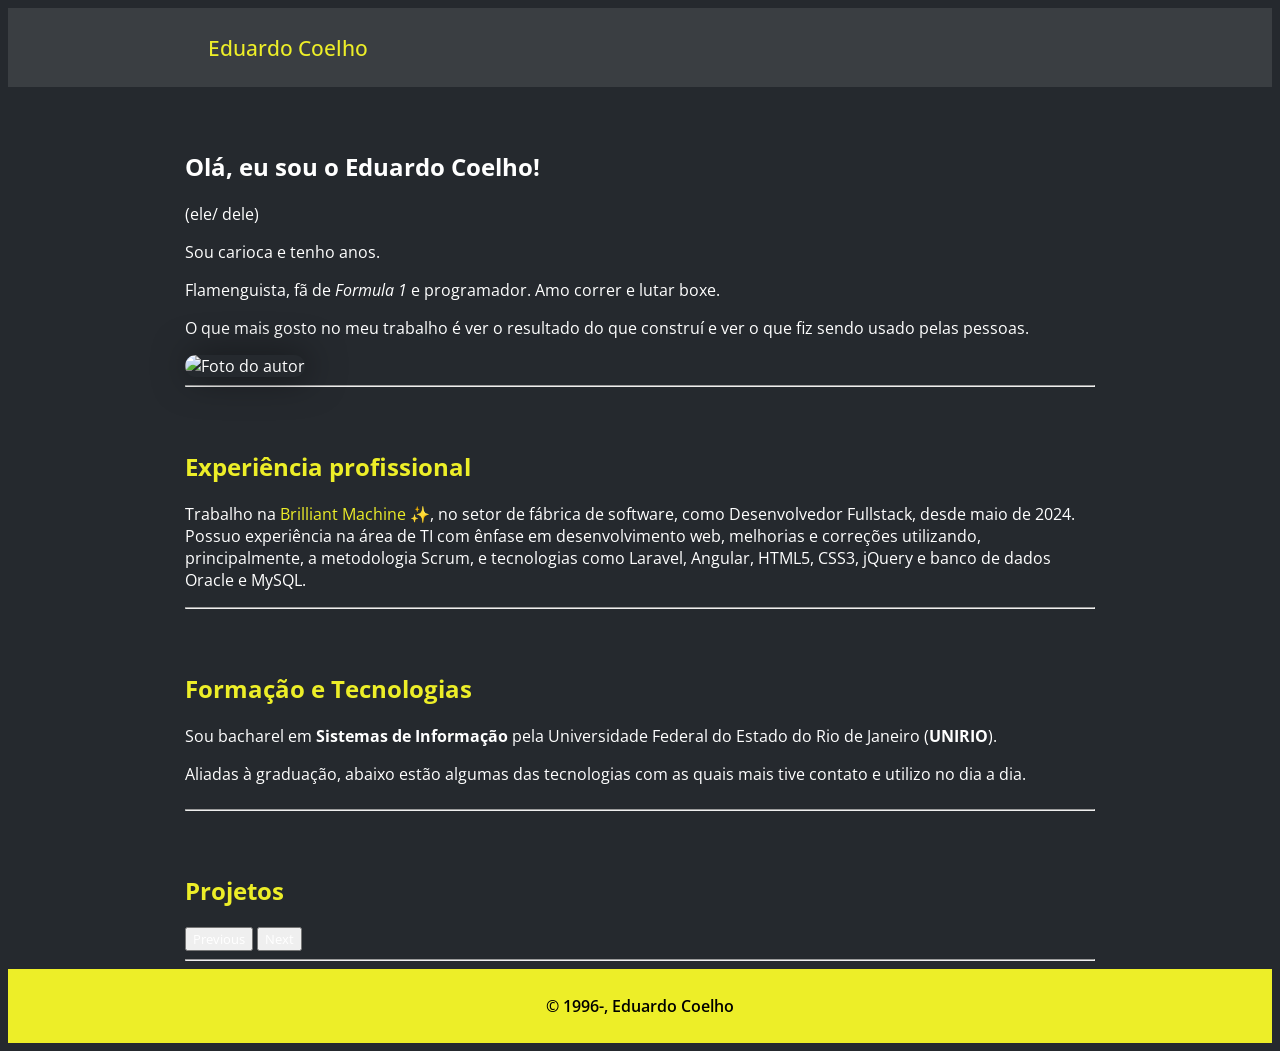
==== index.html @ 60ffbb1c "Update index.html" ====
<!DOCTYPE html>
<html lang="en">
<head>
    <meta charset="UTF-8">
    <meta http-equiv="X-UA-Compatible" content="IE=edge">
    <meta name="viewport" content="width=device-width, initial-scale=1.0">
    <meta name="description" content="Site pessoal de Eduardo Coelho">
    <meta name="keywords" content="Eduardo,Coelho">
    <script src="https://kit.fontawesome.com/c0209b2941.js" crossorigin="anonymous"></script>
    <link href="https://fonts.googleapis.com/css2?family=Open+Sans:wght@300;400;700&display=swap" rel="stylesheet">
    <!-- Caminho local do CSS do Bootstrap -->
    <link href="bootstrap-5.3.2-dist/css/bootstrap.min.css" rel="stylesheet">
    <!-- Caminho local do JavaScript do Bootstrap -->
    <script src="bootstrap-5.3.2-dist/js/bootstrap.bundle.min.js"></script>
    <link href="estilo/estilo.css" rel="stylesheet">
    <link rel="icon" href="https://firebasestorage.googleapis.com/v0/b/eduardocoelho-784e5.appspot.com/o/favicon.ico?alt=media&token=3a279a82-38d2-40da-97f3-0f145c40f2a3" type="image/gif" sizes="18x14">
    <title>Eduardo Coelho</title>
</head>
<body>
    <section>
        <nav class="navbar navbar-expand-lg barra-navegacao">
            <div style="background-color: transparent !important;">
                <span>Eduardo Coelho</span>
                <!-- <button class="navbar-toggler" type="button" data-bs-toggle="collapse" data-bs-target="#navbarSupportedContent" aria-controls="navbarSupportedContent" aria-expanded="false" aria-label="Toggle navigation">
                <span class="navbar-toggler-icon"></span>
                </button>
                <div class="collapse navbar-collapse" id="navbarSupportedContent">
                <ul class="navbar-nav me-auto mb-2 mb-lg-0">
                    <li class="nav-item">
                    <a class="nav-link active" aria-current="page" href="#">Home</a>
                    </li>
                    <li class="nav-item">
                    <a class="nav-link" href="#">Link</a>
                    </li>
                    <li class="nav-item dropdown">
                    <a class="nav-link dropdown-toggle" href="#" role="button" data-bs-toggle="dropdown" aria-expanded="false">
                        Dropdown
                    </a>
                    <ul class="dropdown-menu">
                        <li><a class="dropdown-item" href="#">Action</a></li>
                        <li><a class="dropdown-item" href="#">Another action</a></li>
                        <li><hr class="dropdown-divider"></li>
                        <li><a class="dropdown-item" href="#">Something else here</a></li>
                    </ul>
                    </li>
                    <li class="nav-item">
                    <a class="nav-link disabled" aria-disabled="true">Disabled</a>
                    </li>
                </ul> -->
                </div>
            </div>
            </nav>
    </section>
    <section class="apresentacao">
        <div class="row">
            <div class="col-md-8 dados-apresentacao">
                <h1>Olá, eu sou o Eduardo Coelho!</h1>
                <p>(ele/ dele)</p>
        
                <p>Sou carioca e tenho <span id="idade"></span> anos.</p>
                <p>Flamenguista, fã de <span style="font-style: italic;">Formula 1</span> e programador. Amo correr e lutar boxe.</p>
                <p>O que mais gosto no meu trabalho é ver o resultado do que construí e ver o que fiz sendo usado pelas pessoas.</p>
        
                <div class="social">
                    <div class="fundo-icone">
                        <a href="https://github.com/theyCallMeDudu" target="blank">
                            <i class="fab fa-github"></i>
                        </a>
                    </div>
                    <div class="fundo-icone">
                        <a href="https://www.linkedin.com/in/eduardo-coelho-/" target="blank">
                            <i class="fab fa-linkedin"></i>
                        </a>
                    </div>
                    <div class="fundo-icone">
                        <a href="mailto:eduardo.coelho@edu.unirio.br" target="blank">
                            <i class="fas fa-envelope"></i>
                        </a>
                    </div>
                </div>
            </div>
            <div class="col-md-4 img-apresentacao">
                <img 
                    class="right" 
                    src="https://firebasestorage.googleapis.com/v0/b/eduardocoelho-784e5.appspot.com/o/1690810466737.jpg?alt=media&token=f887f350-576c-4b78-8485-7821b48e5b75" 
                    alt="Foto do autor">
            </div>
        </div>
        <hr style="color: #edee28;">
    </section>
    <section class="experiencia">
        <div class="row">
            <div class="col-md-12">
                <h2>Experiência profissional</h2>
                <p>
                    Trabalho na <a href="https://www.brilliantmachine.com.br/en/home-en/" target="_blank" style="text-decoration: none; color: #edee28;">Brilliant Machine ✨</a>, no setor de fábrica de software, como Desenvolvedor Fullstack, desde maio de 2024.
                    Possuo experiência na área de TI com ênfase em desenvolvimento web, melhorias e correções utilizando, principalmente, a metodologia Scrum, e tecnologias como Laravel, Angular, HTML5, CSS3, jQuery e banco de dados Oracle e MySQL.
                </p>

            </div>
        </div>
        <hr style="color: #edee28;">
    </section>
    <section class="formacao">
        <div class="row">
            <h2>Formação e Tecnologias</h2>
            <p>
                Sou bacharel em <span style="color: #edee28"><strong>Sistemas de Informação</strong></span> pela Universidade Federal 
                do Estado do Rio de Janeiro (<span style="color: #edee28"><strong>UNIRIO</strong></span>).
            </p>
            <p>
                Aliadas à graduação, abaixo estão algumas das tecnologias com as quais mais tive contato e utilizo no dia a dia. 
            </p>
            <div class="row" id="lista-tecnologias">

            </div>
        </div>
        <hr style="color: #edee28;">
    </section>
    <section class="projetos">
        <div class="row">
            <h2>Projetos</h2>
            <div id="myCarousel" class="carousel slide" data-bs-ride="carousel">
                <div class="carousel-inner" id="carousel-inner">
                <!-- As divs do carrossel serão adicionadas dinamicamente aqui -->
                </div>
                <button class="carousel-control-prev" type="button" data-bs-target="#myCarousel" data-bs-slide="prev">
                    <span class="carousel-control-prev-icon" aria-hidden="true"></span>
                    <span class="visually-hidden">Previous</span>
                </button>
                <button class="carousel-control-next" type="button" data-bs-target="#myCarousel" data-bs-slide="next">
                    <span class="carousel-control-next-icon" aria-hidden="true"></span>
                    <span class="visually-hidden">Next</span>
                </button>
            </div>                    
        </div>
        <hr style="color: #edee28;">
    </section>
    <section>
        <footer class="footer">
            <p>© 1996-<span id="copyrights"></span>, Eduardo Coelho</p>
            <div class="social">
                <div class="col-md-1 fundo-icone">
                    <a href="https://github.com/theyCallMeDudu" target="blank">
                        <i class="fab fa-github"></i>
                    </a>
                </div>
                <div class="col-md-1 fundo-icone">
                    <a href="https://www.linkedin.com/in/eduardo-coelho-/" target="blank">
                        <i class="fab fa-linkedin"></i>
                    </a>
                </div>
                <div class="col-md-1 fundo-icone">
                    <a href="mailto:eduardo.coelho@edu.unirio.br" target="blank">
                        <i class="fas fa-envelope"></i>
                    </a>
                </div>
            </div>
        </footer>
    </section>
    <script src="js/jquery.js"></script>
    <script src="js/funcoes.js"></script>
</body>
</html>
---- estilo/estilo.css ----
*{
    box-sizing: border-box;
    font-family: "Open Sans";
    color: #FFF;
}

/** Boot CSS**/
img {
    width: 100%;
    max-width: 300px;
    border-radius: 20px;
    box-shadow: 4px 0px 36px 0px rgba(0,0,0,0.5);
}

body {
    background-color: #25292e;
    /* margin: 0 20% 0 20%; */
}

h2 {
    color: #edee28;
}


.barra-navegacao {
    background-color: rgba(240, 240, 240, 0.1);
    margin: 0 !important;
    width: 100% !important;
    padding: 25px 200px 25px 200px;
    /* margin: 0 20% 0 20%; */
}

.barra-navegacao span {
    color: #edee28;
    font-size: 16pt;
    font-weight: 500;
    background-color: transparent;
}

.apresentacao {
    margin: 5% 14% 0 14%;
}

.dados-apresentacao {
    /* padding: 25px 200px 25px 200px; */
    /* margin: 0 20% 0 20%; */
}

.social {
    display: flex;
}

i {
    color: #000;
    font-size: 13pt;
}

.fundo-icone {
    background-color: #edee28;
    border-radius: 10px;
    display: flex;
    justify-content: center;
    margin-right: 10px;
    width: 10%;
}

.img-apresentacao {
    /* padding: 25px 200px 25px 100px; */
}

.experiencia {
    margin: 5% 14% 0 14%;
}

.formacao {
    margin: 5% 14% 0 14%;
}

.bloco-tecnologia {
    background-color: rgba(240, 240, 240, 0.1);
}

.bloco-tecnologia img {
    border-radius: 0;
    height: 30px;
    width: 40px;
    box-shadow: none;
}

#lista-tecnologias {
    display: flex;
    justify-content: space-between;
    margin: auto;
}

#lista-tecnologias div {
    display: flex;
    justify-content: center;
    padding: 10px;
    border-radius: 10px;
}
.projetos {
    margin: 5% 14% 0 14%;
}

.logo-projeto {
    display: flex;
    justify-content: center;
}

.descricao-projeto {
    font-size: 10pt;
}

.bloco-projeto img {
    border-radius: 0;
    height: 100px;
    width: 120px;
    box-shadow: none;
}

.footer {
    width: 100%;
    display: flex;
    flex-direction: column;
    align-items: center;
    padding: 10px;
    background-color: #edee28 !important;
}

.footer p {
    color: #000;
    font-weight: 600;
}

#copyrights {
    color: #000;
}

.footer .social {
    display: flex;
    justify-content: space-between;
}

@media screen and (max-width: 768px) {
    .barra-navegacao {
        padding: 5px 10px 5px 10px;
    }

    .barra-navegacao span {
        font-size: 10pt;
    }

    .apresentacao {
        margin: 10px 0 0 0;
        padding: 5px 10px 5px 10px;
    }

    .dados-apresentacao h1 {
        font-size: 18pt;
    }

    .social {
        justify-content: space-between;
    }

    .social .fundo-icone {
        padding: 5px;
        margin: 0;
        width: 20%;
    }

    .img-apresentacao {
        margin-top: 20px;
        display: flex;
        justify-content: center;
    }

    .img-apresentacao img {
        max-width: 350px;
    }

    .experiencia {
        margin: 4%;
    }

    .formacao {
        margin: 4%;
    }

    #lista-tecnologias div {
        width: 23%;
        margin-bottom: 10px;
    }

    .projetos {
        margin: 4%;
    }


}
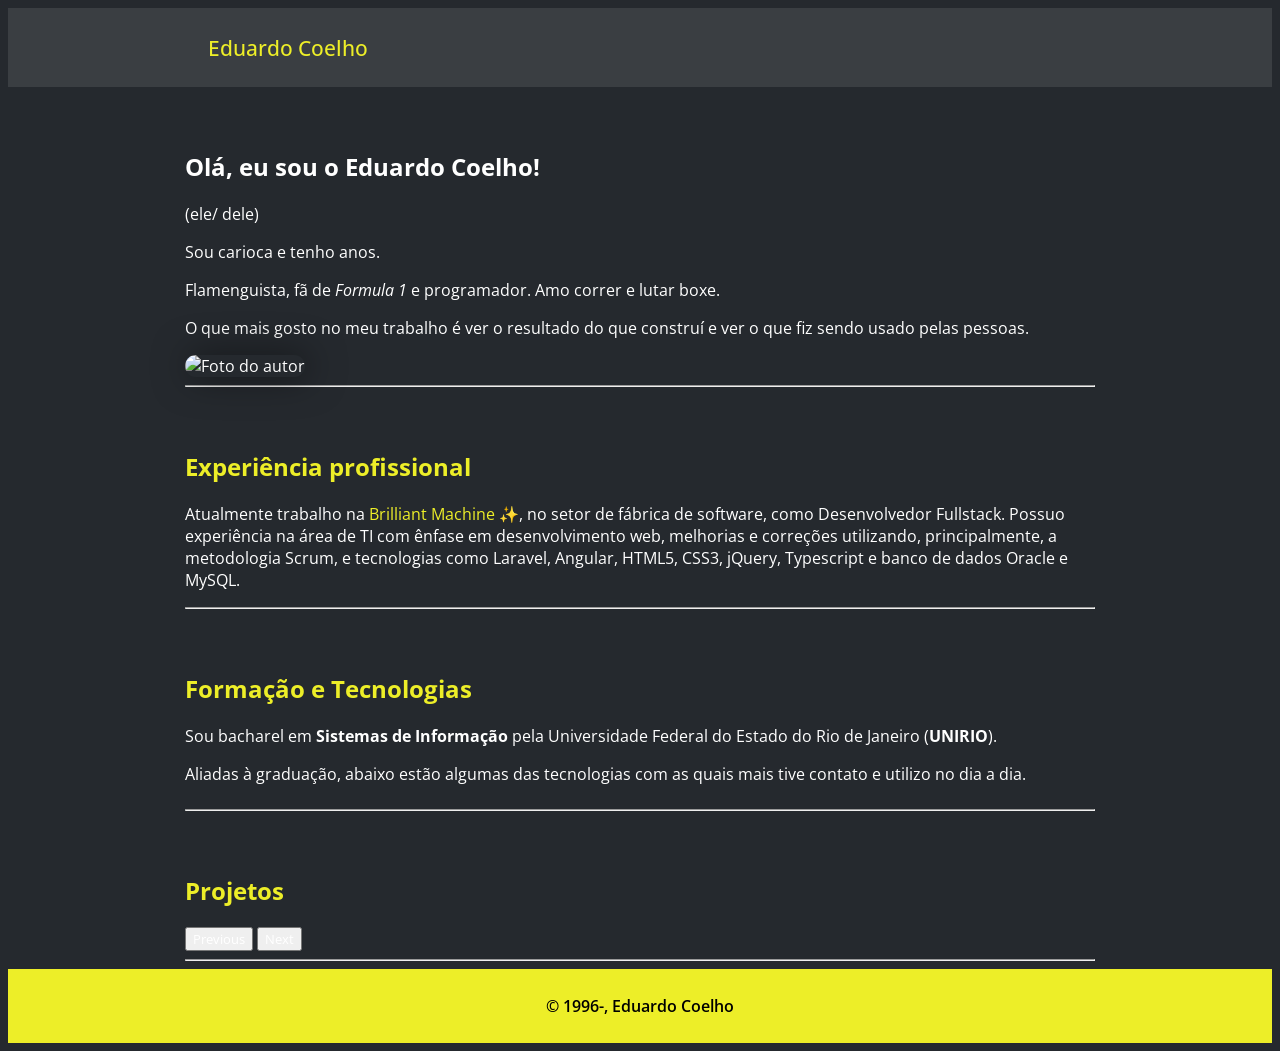
==== commit d4ed183e: "Update index.html" ====
--- a/index.html
+++ b/index.html
@@ -93,8 +93,8 @@
             <div class="col-md-12">
                 <h2>Experiência profissional</h2>
                 <p>
-                    Trabalho na <a href="https://www.brilliantmachine.com.br/en/home-en/" target="_blank" style="text-decoration: none; color: #edee28;">Brilliant Machine ✨</a>, no setor de fábrica de software, como Desenvolvedor Fullstack, desde maio de 2024.
-                    Possuo experiência na área de TI com ênfase em desenvolvimento web, melhorias e correções utilizando, principalmente, a metodologia Scrum, e tecnologias como Laravel, Angular, HTML5, CSS3, jQuery e banco de dados Oracle e MySQL.
+                    Atualmente trabalho na <a href="https://www.brilliantmachine.com.br/en/home-en/" target="_blank" style="text-decoration: none; color: #edee28;">Brilliant Machine ✨</a>, no setor de fábrica de software, como Desenvolvedor Fullstack.
+                    Possuo experiência na área de TI com ênfase em desenvolvimento web, melhorias e correções utilizando, principalmente, a metodologia Scrum, e tecnologias como Laravel, Angular, HTML5, CSS3, jQuery, Typescript e banco de dados Oracle e MySQL.
                 </p>
 
             </div>
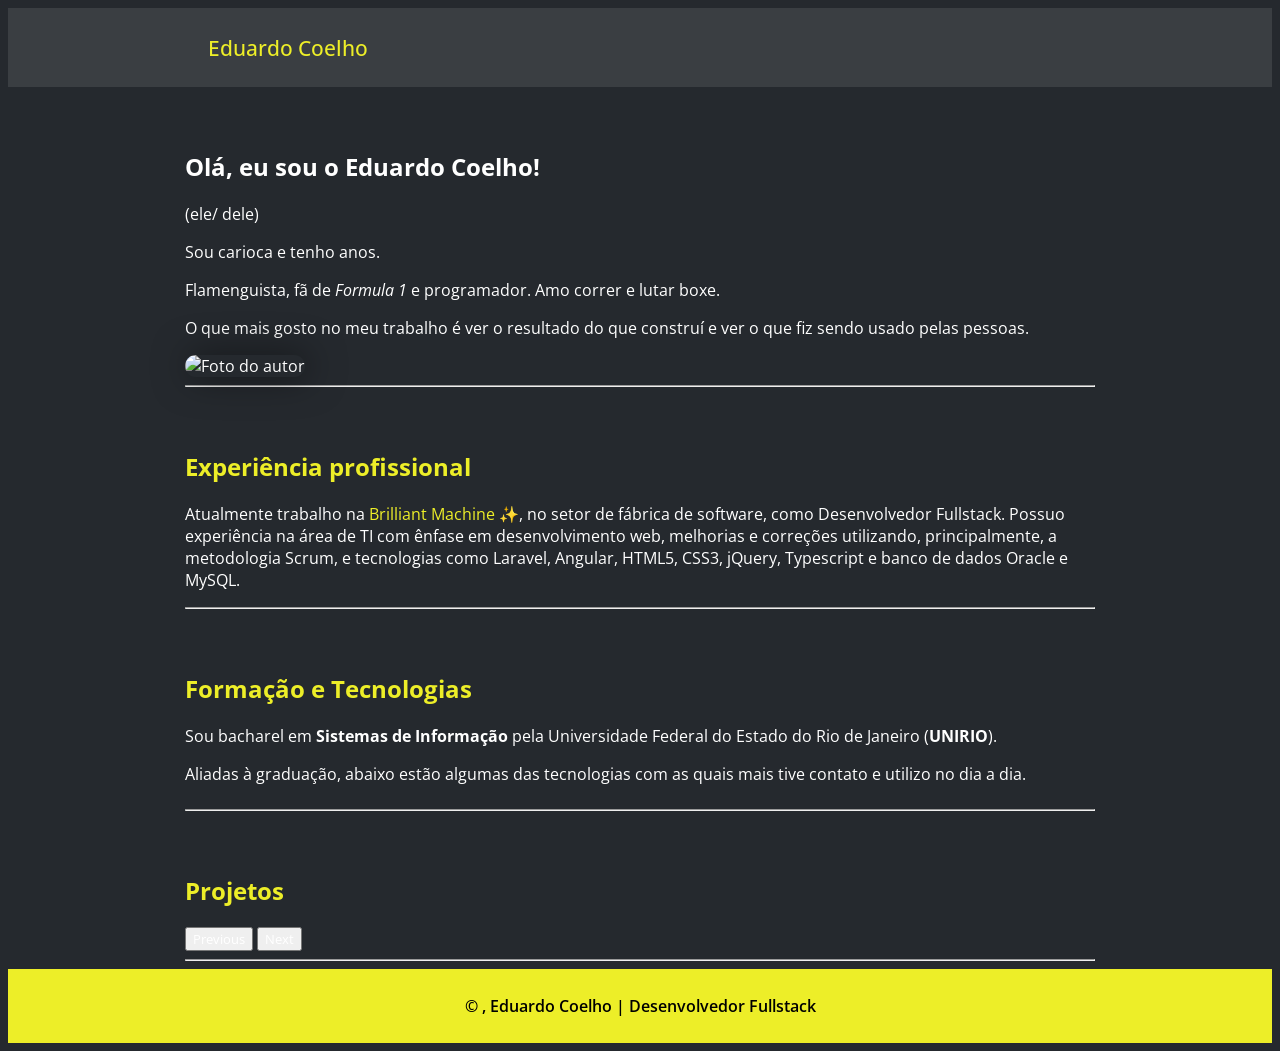
==== commit 9f8f0ab1: "Adjusted copyright." ====
--- a/index.html
+++ b/index.html
@@ -138,7 +138,7 @@
     </section>
     <section>
         <footer class="footer">
-            <p>© 1996-<span id="copyrights"></span>, Eduardo Coelho</p>
+            <p>© <span id="copyrights"></span>, Eduardo Coelho | Desenvolvedor Fullstack</p>
             <div class="social">
                 <div class="col-md-1 fundo-icone">
                     <a href="https://github.com/theyCallMeDudu" target="blank">
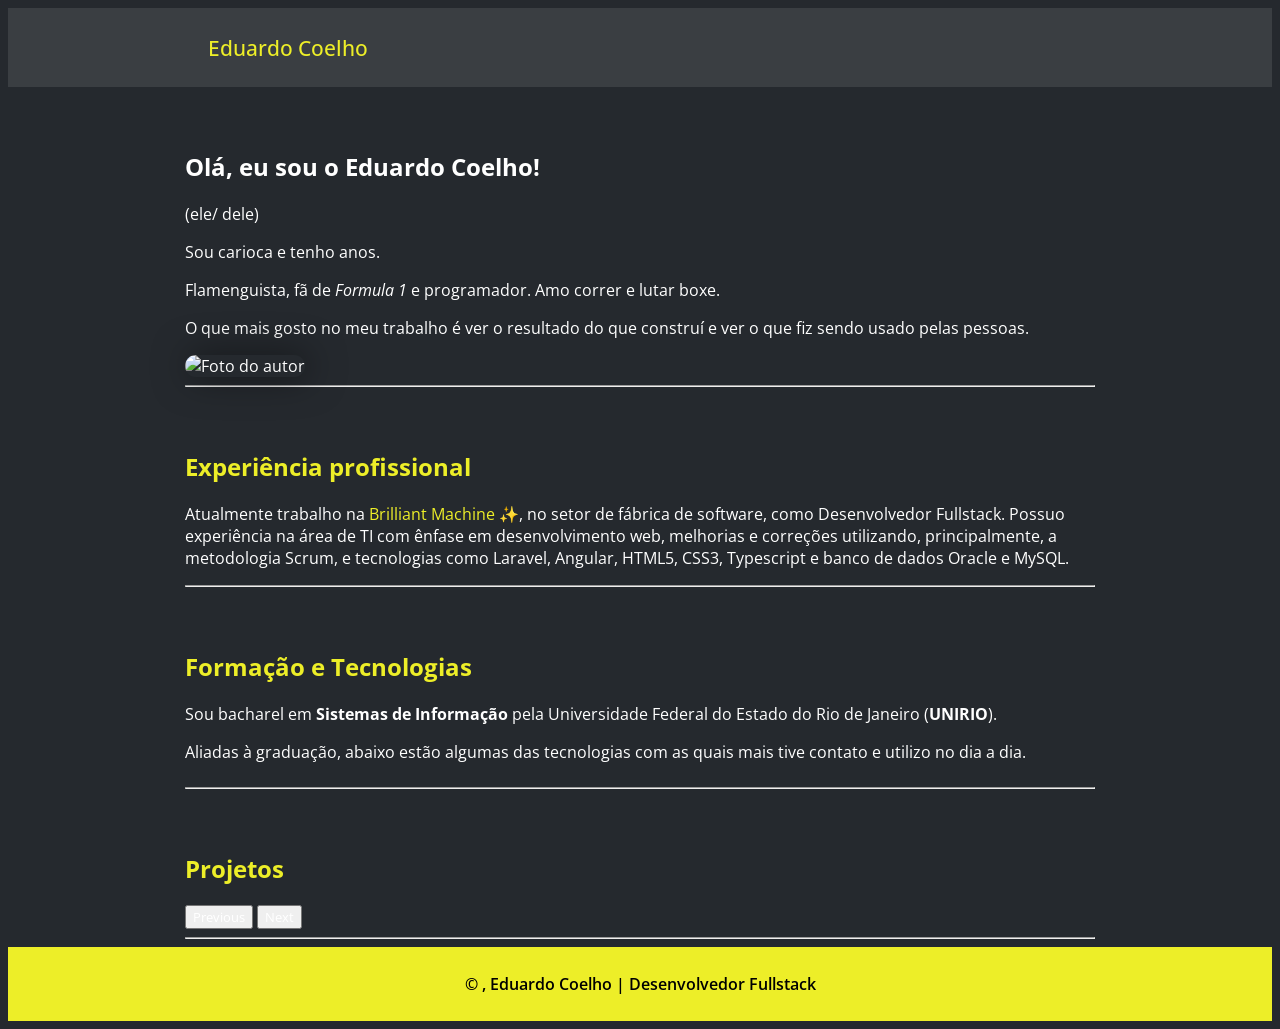
==== commit 0590bd43: "Update index.html" ====
--- a/index.html
+++ b/index.html
@@ -94,7 +94,7 @@
                 <h2>Experiência profissional</h2>
                 <p>
                     Atualmente trabalho na <a href="https://www.brilliantmachine.com.br/en/home-en/" target="_blank" style="text-decoration: none; color: #edee28;">Brilliant Machine ✨</a>, no setor de fábrica de software, como Desenvolvedor Fullstack.
-                    Possuo experiência na área de TI com ênfase em desenvolvimento web, melhorias e correções utilizando, principalmente, a metodologia Scrum, e tecnologias como Laravel, Angular, HTML5, CSS3, jQuery, Typescript e banco de dados Oracle e MySQL.
+                    Possuo experiência na área de TI com ênfase em desenvolvimento web, melhorias e correções utilizando, principalmente, a metodologia Scrum, e tecnologias como Laravel, Angular, HTML5, CSS3, Typescript e banco de dados Oracle e MySQL.
                 </p>
 
             </div>
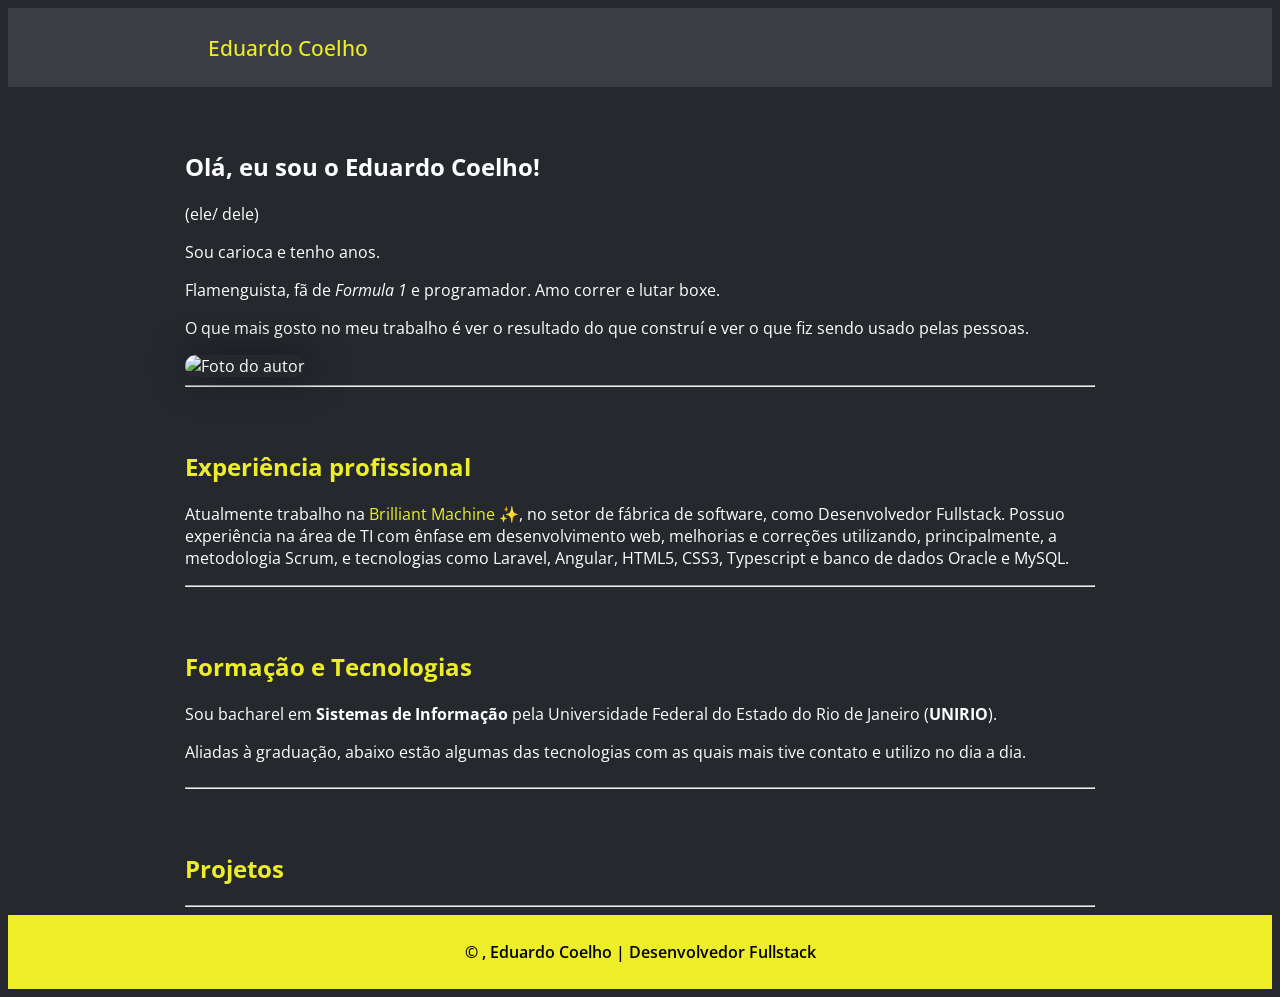
==== commit 7e89ac54: "feat: corrige imagens quebradas e adiciona melhorias visuais" ====
--- a/index.html
+++ b/index.html
@@ -73,7 +73,7 @@
                         </a>
                     </div>
                     <div class="fundo-icone">
-                        <a href="mailto:eduardo.coelho@edu.unirio.br" target="blank">
+                        <a href="mailto:coelho.edu96@gmail.com" target="blank">
                             <i class="fas fa-envelope"></i>
                         </a>
                     </div>
@@ -82,7 +82,7 @@
             <div class="col-md-4 img-apresentacao">
                 <img 
                     class="right" 
-                    src="https://firebasestorage.googleapis.com/v0/b/eduardocoelho-784e5.appspot.com/o/1690810466737.jpg?alt=media&token=f887f350-576c-4b78-8485-7821b48e5b75" 
+                    src="https://github.com/theyCallMeDudu.png" 
                     alt="Foto do autor">
             </div>
         </div>
@@ -120,18 +120,10 @@
     <section class="projetos">
         <div class="row">
             <h2>Projetos</h2>
-            <div id="myCarousel" class="carousel slide" data-bs-ride="carousel">
+            <div id="myCarousel" class="carousel carousel-fade slide" data-bs-ride="carousel">
                 <div class="carousel-inner" id="carousel-inner">
                 <!-- As divs do carrossel serão adicionadas dinamicamente aqui -->
                 </div>
-                <button class="carousel-control-prev" type="button" data-bs-target="#myCarousel" data-bs-slide="prev">
-                    <span class="carousel-control-prev-icon" aria-hidden="true"></span>
-                    <span class="visually-hidden">Previous</span>
-                </button>
-                <button class="carousel-control-next" type="button" data-bs-target="#myCarousel" data-bs-slide="next">
-                    <span class="carousel-control-next-icon" aria-hidden="true"></span>
-                    <span class="visually-hidden">Next</span>
-                </button>
             </div>                    
         </div>
         <hr style="color: #edee28;">
@@ -151,7 +143,7 @@
                     </a>
                 </div>
                 <div class="col-md-1 fundo-icone">
-                    <a href="mailto:eduardo.coelho@edu.unirio.br" target="blank">
+                    <a href="mailto:coelho.edu96@gmail.com" target="blank">
                         <i class="fas fa-envelope"></i>
                     </a>
                 </div>
--- a/estilo/estilo.css
+++ b/estilo/estilo.css
@@ -77,28 +77,62 @@
 }
 
 .bloco-tecnologia {
-    background-color: rgba(240, 240, 240, 0.1);
+    background-color: rgba(240, 240, 240, 0.08);
+    cursor: default;
+    transition: transform 0.28s ease, background-color 0.28s ease, box-shadow 0.28s ease;
+    position: relative;
+}
+
+.bloco-tecnologia:hover {
+    transform: translateY(-7px) scale(1.12);
+    background-color: rgba(237, 238, 40, 0.12);
+    box-shadow: 0 8px 22px rgba(237, 238, 40, 0.18);
+    z-index: 1;
 }
 
 .bloco-tecnologia img {
     border-radius: 0;
-    height: 30px;
-    width: 40px;
+    height: 34px;
+    width: 34px;
     box-shadow: none;
+    transition: filter 0.28s ease;
+}
+
+.bloco-tecnologia:hover img {
+    filter: drop-shadow(0 0 7px rgba(237, 238, 40, 0.55));
+}
+
+.tech-nome {
+    font-size: 7pt;
+    text-align: center;
+    margin-top: 5px;
+    color: transparent;
+    transition: color 0.25s ease;
+    white-space: nowrap;
+    display: block;
+}
+
+.bloco-tecnologia:hover .tech-nome {
+    color: #edee28;
 }
 
 #lista-tecnologias {
     display: flex;
     justify-content: space-between;
     margin: auto;
+    flex-wrap: wrap;
+    gap: 6px;
 }
 
 #lista-tecnologias div {
     display: flex;
+    flex-direction: column;
     justify-content: center;
-    padding: 10px;
+    align-items: center;
+    padding: 12px 10px;
     border-radius: 10px;
 }
+
 .projetos {
     margin: 5% 14% 0 14%;
 }
@@ -106,17 +140,69 @@
 .logo-projeto {
     display: flex;
     justify-content: center;
+    align-items: center;
 }
 
 .descricao-projeto {
     font-size: 10pt;
 }
 
+.bloco-projeto {
+    background-color: rgba(255, 255, 255, 0.04);
+    border: 1px solid rgba(237, 238, 40, 0.12);
+    border-radius: 16px;
+    padding: 28px 24px;
+    transition: border-color 0.3s ease;
+    position: relative;
+    overflow: hidden;
+}
+
+.bloco-projeto:hover {
+    border-color: rgba(237, 238, 40, 0.35);
+}
+
 .bloco-projeto img {
-    border-radius: 0;
-    height: 100px;
-    width: 120px;
-    box-shadow: none;
+    border-radius: 10px !important;
+    height: 110px;
+    width: auto;
+    max-width: 160px;
+    box-shadow: 0 4px 16px rgba(0, 0, 0, 0.4) !important;
+    transition: transform 0.3s ease, box-shadow 0.3s ease;
+    object-fit: contain;
+}
+
+.bloco-projeto:hover img {
+    transform: scale(1.06);
+    box-shadow: 0 8px 28px rgba(0, 0, 0, 0.55) !important;
+}
+
+.carousel-fade .carousel-item {
+    transition: opacity 1.1s ease-in-out;
+}
+
+.carousel-progress-track {
+    position: absolute;
+    bottom: 0;
+    left: 0;
+    right: 0;
+    height: 3px;
+    background-color: rgba(237, 238, 40, 0.15);
+}
+
+.carousel-progress-fill {
+    height: 100%;
+    width: 0%;
+    background-color: #edee28;
+    border-radius: 0 2px 0 0;
+}
+
+.carousel-progress-fill.running {
+    animation: carouselProgress 7s linear forwards;
+}
+
+@keyframes carouselProgress {
+    from { width: 0%; }
+    to   { width: 100%; }
 }
 
 .footer {
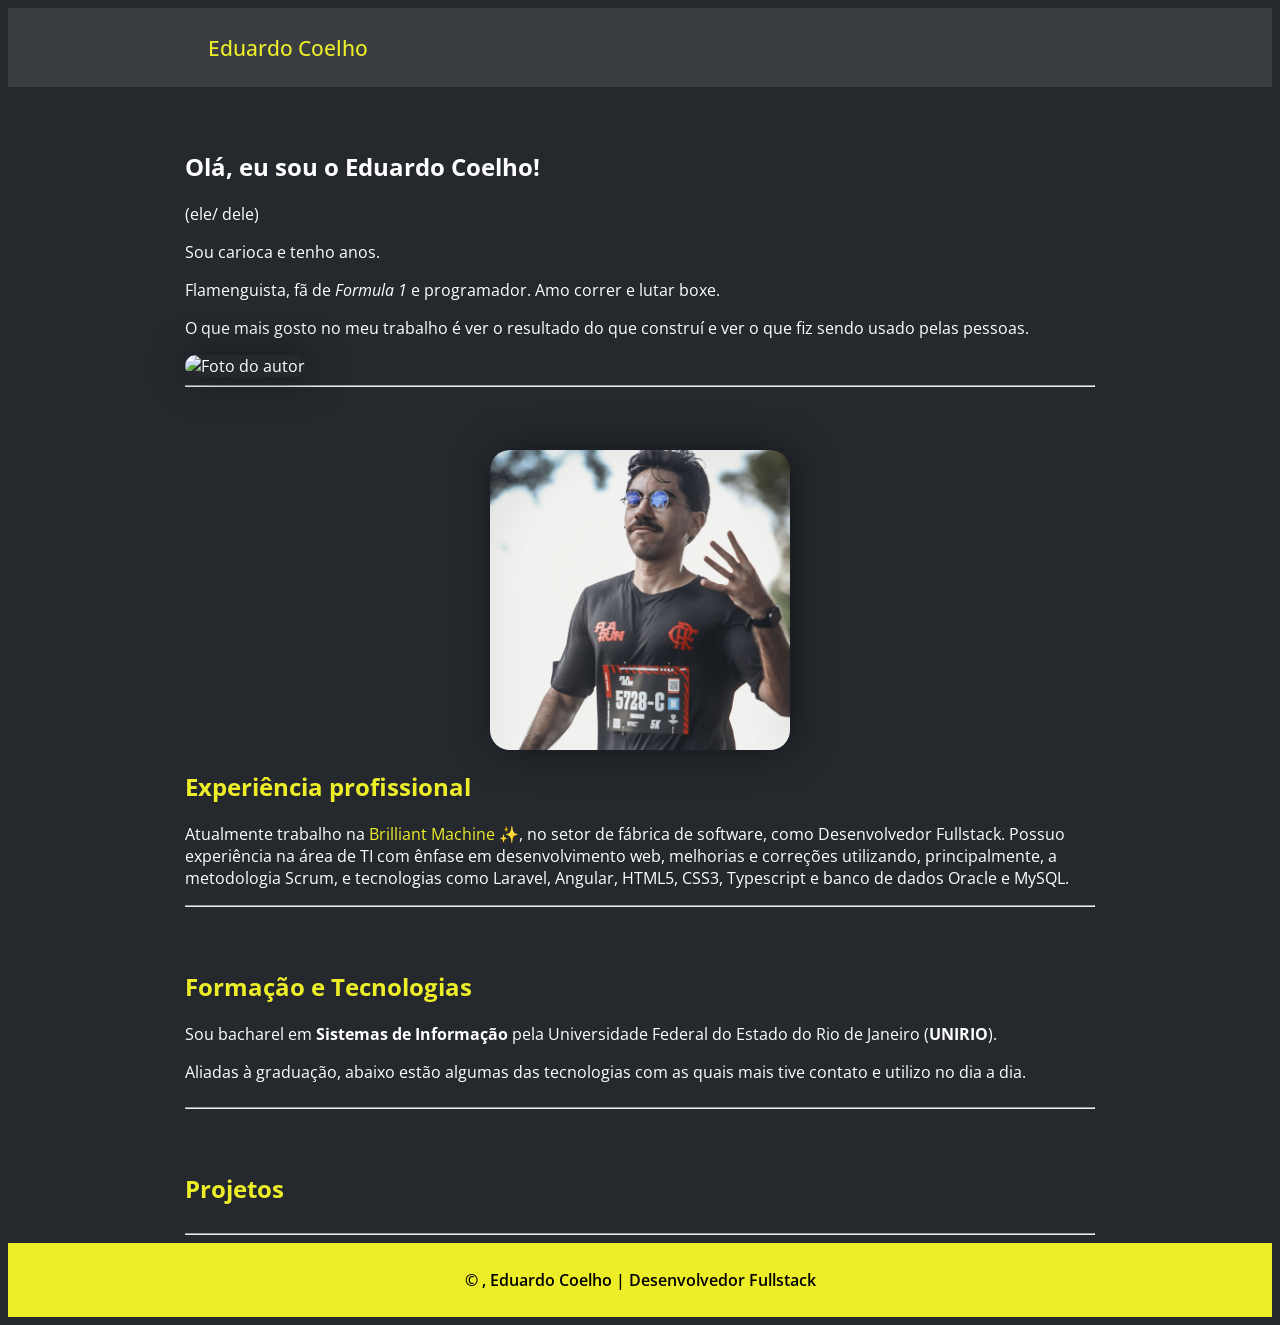
==== commit f427bcdd: "feat: add new photo and make adjustments in projects section" ====
--- a/index.html
+++ b/index.html
@@ -89,14 +89,18 @@
         <hr style="color: #edee28;">
     </section>
     <section class="experiencia">
-        <div class="row">
-            <div class="col-md-12">
+        <div class="row align-items-center">
+            <div class="col-md-4 img-experiencia">
+                <img
+                    src="src/img/flarun-05-tetra.jpg"
+                    alt="Foto do Eduardo Coelho">
+            </div>
+            <div class="col-md-8">
                 <h2>Experiência profissional</h2>
                 <p>
                     Atualmente trabalho na <a href="https://www.brilliantmachine.com.br/en/home-en/" target="_blank" style="text-decoration: none; color: #edee28;">Brilliant Machine ✨</a>, no setor de fábrica de software, como Desenvolvedor Fullstack.
                     Possuo experiência na área de TI com ênfase em desenvolvimento web, melhorias e correções utilizando, principalmente, a metodologia Scrum, e tecnologias como Laravel, Angular, HTML5, CSS3, Typescript e banco de dados Oracle e MySQL.
                 </p>
-
             </div>
         </div>
         <hr style="color: #edee28;">
@@ -120,11 +124,8 @@
     <section class="projetos">
         <div class="row">
             <h2>Projetos</h2>
-            <div id="myCarousel" class="carousel carousel-fade slide" data-bs-ride="carousel">
-                <div class="carousel-inner" id="carousel-inner">
-                <!-- As divs do carrossel serão adicionadas dinamicamente aqui -->
-                </div>
-            </div>                    
+            <div id="projects-slider"></div>
+            <div id="projects-dots" class="projects-dots"></div>
         </div>
         <hr style="color: #edee28;">
     </section>
--- a/estilo/estilo.css
+++ b/estilo/estilo.css
@@ -176,11 +176,28 @@
     box-shadow: 0 8px 28px rgba(0, 0, 0, 0.55) !important;
 }
 
-.carousel-fade .carousel-item {
-    transition: opacity 1.1s ease-in-out;
-}
-
-.carousel-progress-track {
+.img-experiencia {
+    display: flex;
+    justify-content: center;
+    align-items: center;
+}
+
+/* --- Custom project slider --- */
+.project-slide {
+    display: none;
+    animation: projectFadeIn 0.5s ease;
+}
+
+.project-slide.active {
+    display: block;
+}
+
+@keyframes projectFadeIn {
+    from { opacity: 0; transform: translateY(6px); }
+    to   { opacity: 1; transform: translateY(0); }
+}
+
+.project-progress-track {
     position: absolute;
     bottom: 0;
     left: 0;
@@ -189,20 +206,39 @@
     background-color: rgba(237, 238, 40, 0.15);
 }
 
-.carousel-progress-fill {
+.project-progress-fill {
     height: 100%;
     width: 0%;
     background-color: #edee28;
     border-radius: 0 2px 0 0;
-}
-
-.carousel-progress-fill.running {
-    animation: carouselProgress 7s linear forwards;
-}
-
-@keyframes carouselProgress {
-    from { width: 0%; }
-    to   { width: 100%; }
+    transition: width 0.1s linear;
+}
+
+.projects-dots {
+    display: flex;
+    justify-content: center;
+    gap: 8px;
+    margin-top: 16px;
+}
+
+.project-dot {
+    width: 10px;
+    height: 10px;
+    border-radius: 50%;
+    border: none;
+    background-color: rgba(237, 238, 40, 0.25);
+    cursor: pointer;
+    padding: 0;
+    transition: background-color 0.3s ease, transform 0.2s ease;
+}
+
+.project-dot.active {
+    background-color: #edee28;
+    transform: scale(1.3);
+}
+
+.project-dot:hover {
+    background-color: rgba(237, 238, 40, 0.6);
 }
 
 .footer {
@@ -270,6 +306,15 @@
         margin: 4%;
     }
 
+    .img-experiencia {
+        margin-top: 20px;
+        margin-bottom: 10px;
+    }
+
+    .img-experiencia img {
+        max-width: 280px;
+    }
+
     .formacao {
         margin: 4%;
     }
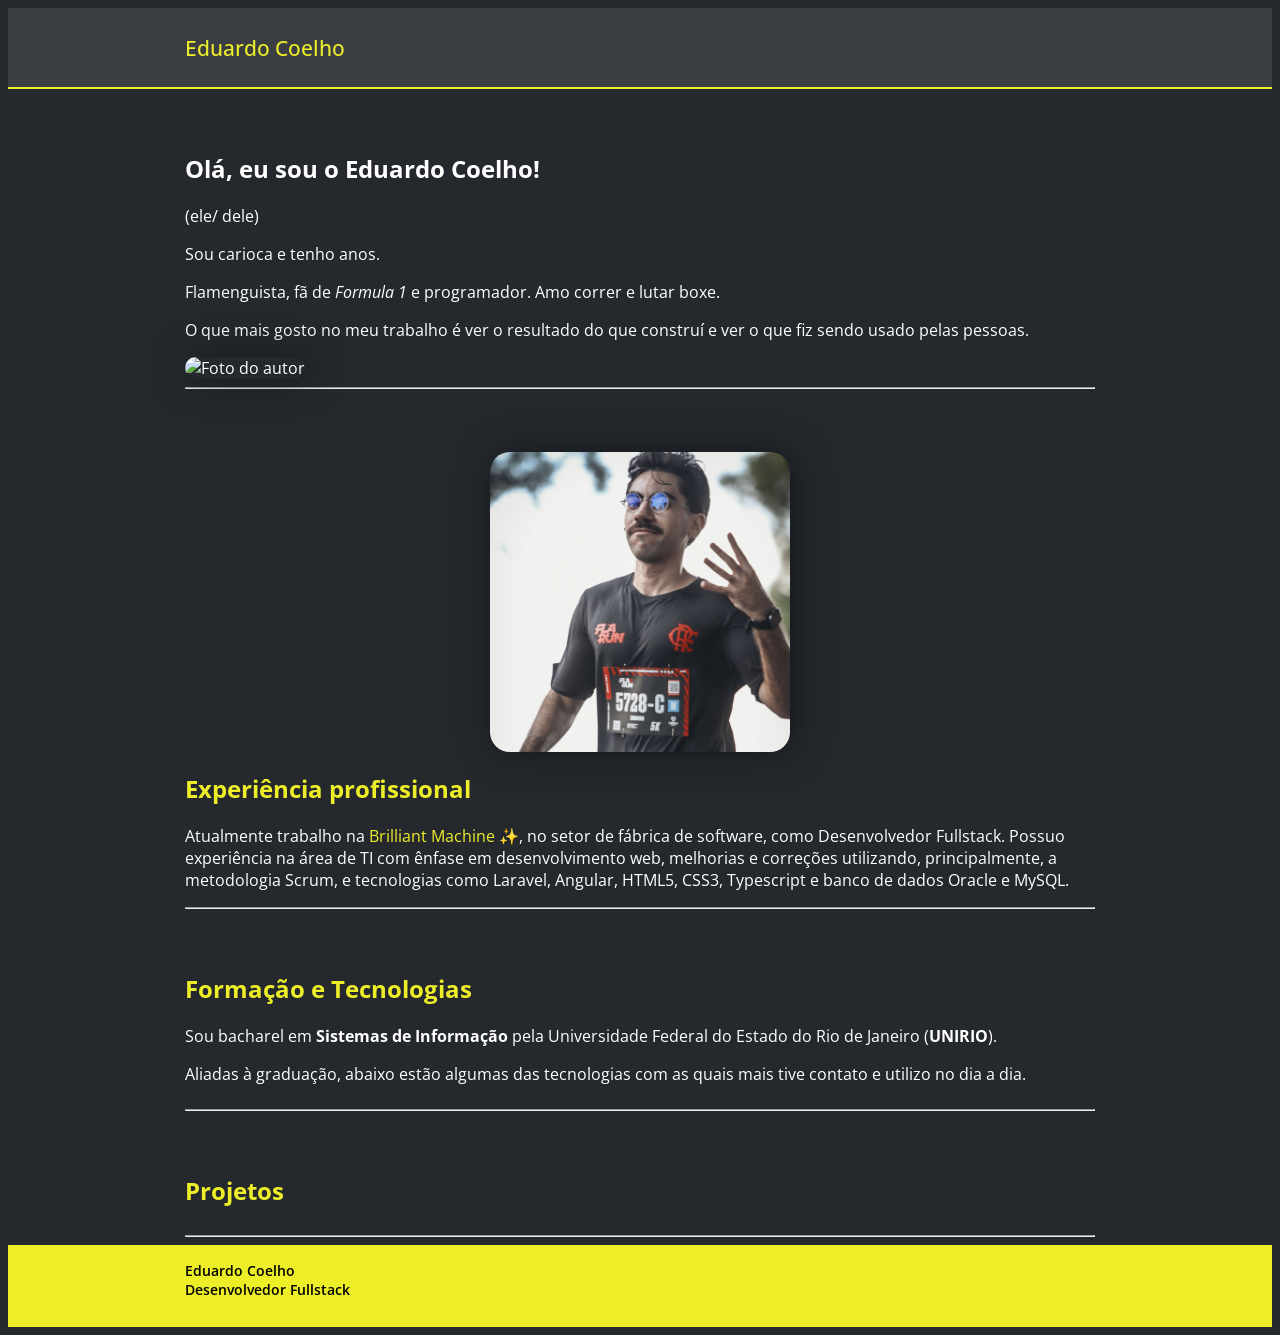
==== commit f4073f92: "feat: adiciona tecnologia nova e ajusta frontend" ====
--- a/index.html
+++ b/index.html
@@ -131,7 +131,10 @@
     </section>
     <section>
         <footer class="footer">
-            <p>© <span id="copyrights"></span>, Eduardo Coelho | Desenvolvedor Fullstack</p>
+            <div class="footer-nome-profissao">
+                <p>Eduardo Coelho</p>
+                <p>Desenvolvedor Fullstack</p>
+            </div>
             <div class="social">
                 <div class="col-md-1 fundo-icone">
                     <a href="https://github.com/theyCallMeDudu" target="blank">
--- a/estilo/estilo.css
+++ b/estilo/estilo.css
@@ -26,7 +26,8 @@
     background-color: rgba(240, 240, 240, 0.1);
     margin: 0 !important;
     width: 100% !important;
-    padding: 25px 200px 25px 200px;
+    padding: 25px 14%;
+    border-bottom: 2px solid #edee28;
     /* margin: 0 20% 0 20%; */
 }
 
@@ -245,14 +246,21 @@
     width: 100%;
     display: flex;
     flex-direction: column;
-    align-items: center;
-    padding: 10px;
+    align-items: flex-start;
+    padding: 16px 14%;
     background-color: #edee28 !important;
+}
+
+.footer-nome-profissao {
+    display: flex;
+    flex-direction: column;
+    font-size: 14px;
 }
 
 .footer p {
     color: #000;
     font-weight: 600;
+    margin: 0;
 }
 
 #copyrights {
@@ -261,12 +269,14 @@
 
 .footer .social {
     display: flex;
-    justify-content: space-between;
+    justify-content: flex-start;
+    gap: 10px;
+    margin-top: 12px;
 }
 
 @media screen and (max-width: 768px) {
     .barra-navegacao {
-        padding: 5px 10px 5px 10px;
+        padding: 5px 4%;
     }
 
     .barra-navegacao span {
@@ -328,5 +338,19 @@
         margin: 4%;
     }
 
-
+    .footer {
+        align-items: center;
+        padding: 12px 4%;
+        text-align: center;
+    }
+
+    .footer .social {
+        justify-content: center;
+    }
+
+    .footer .social .fundo-icone {
+        width: auto;
+        padding: 6px 10px;
+        margin: 0;
+    }
 }
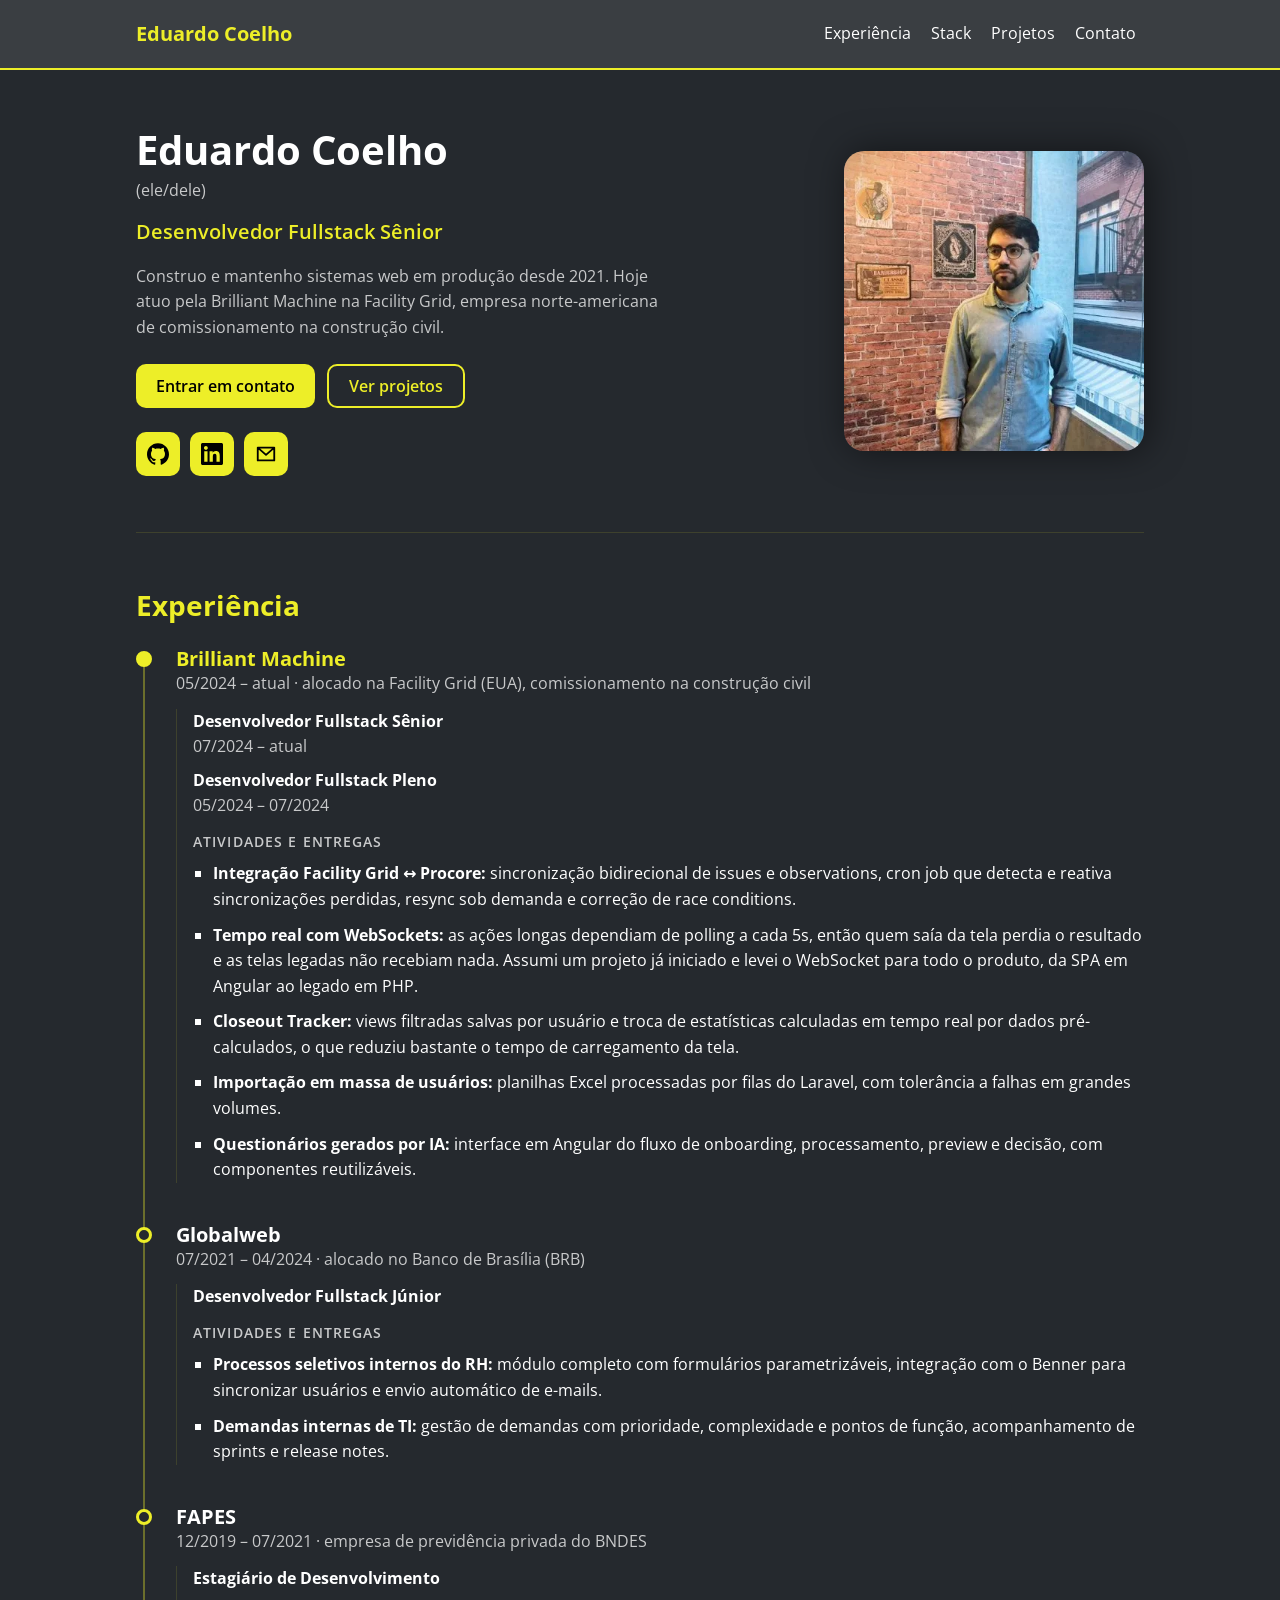
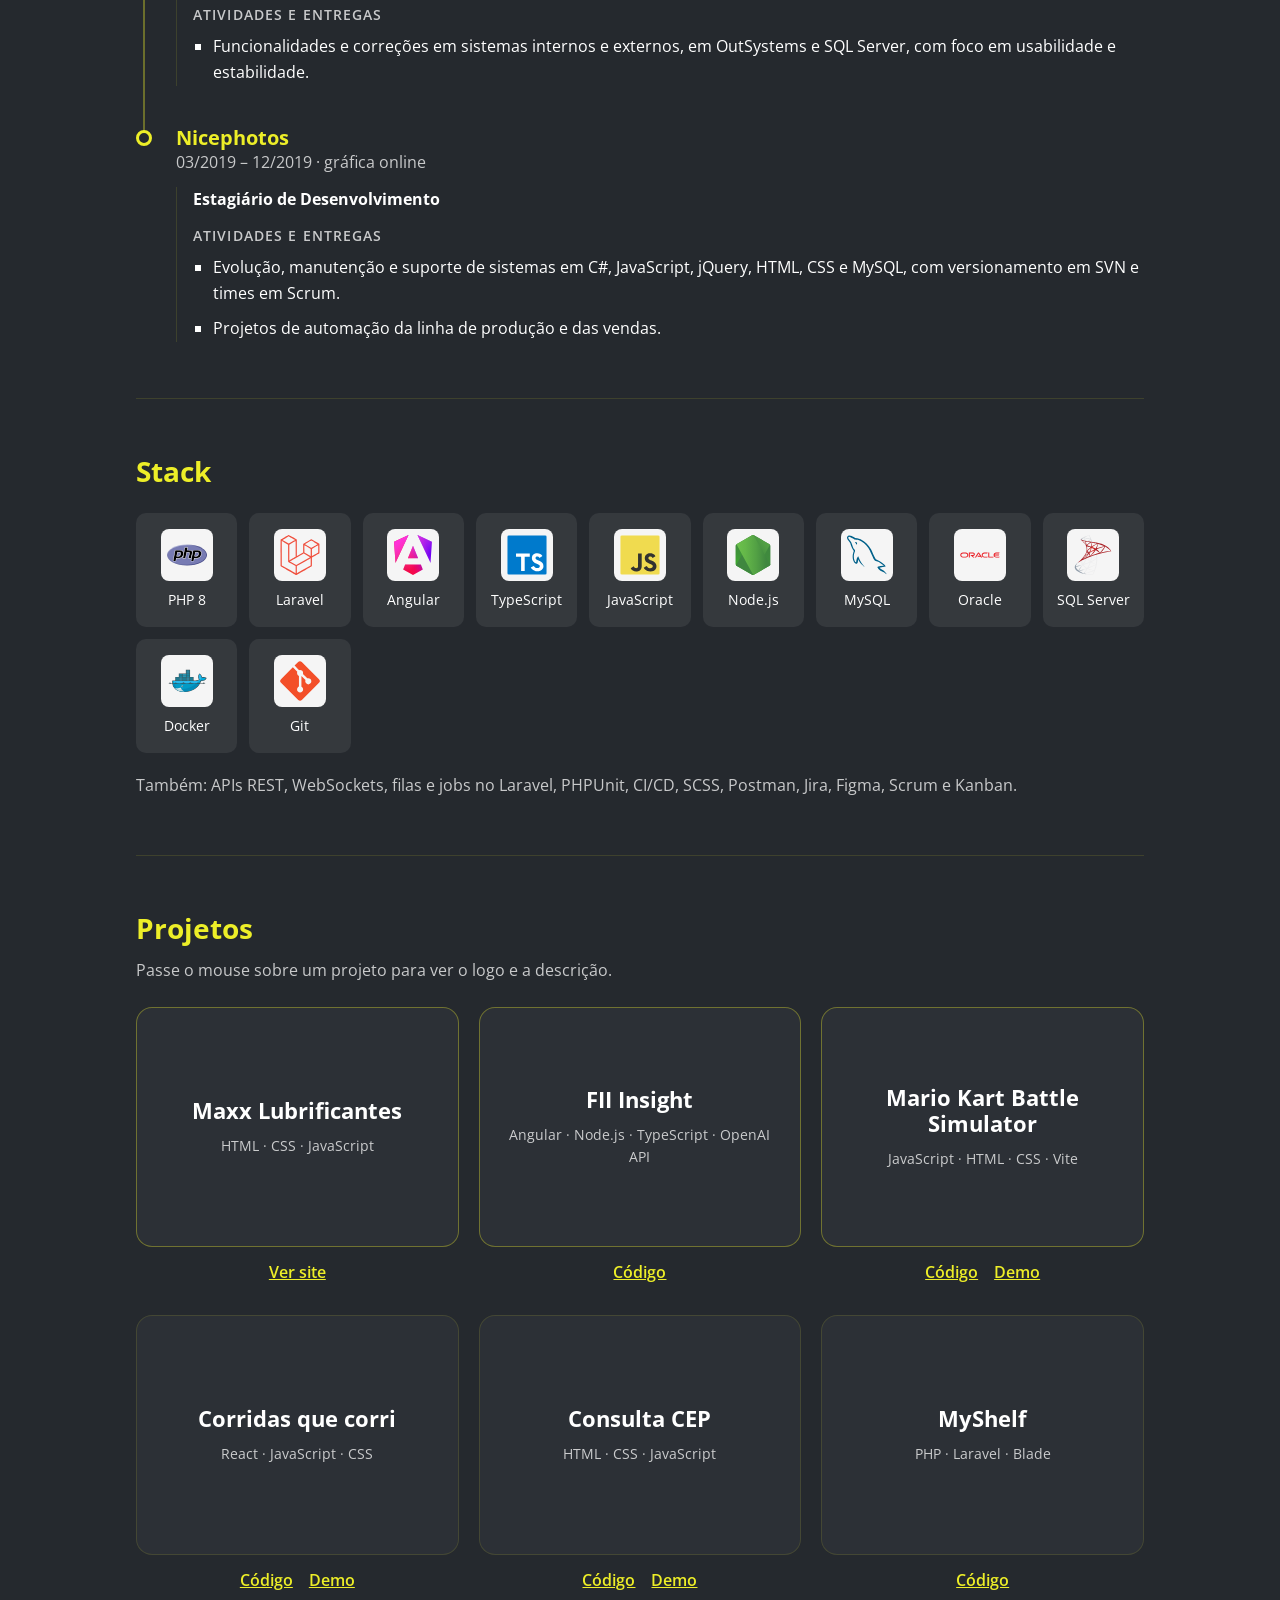
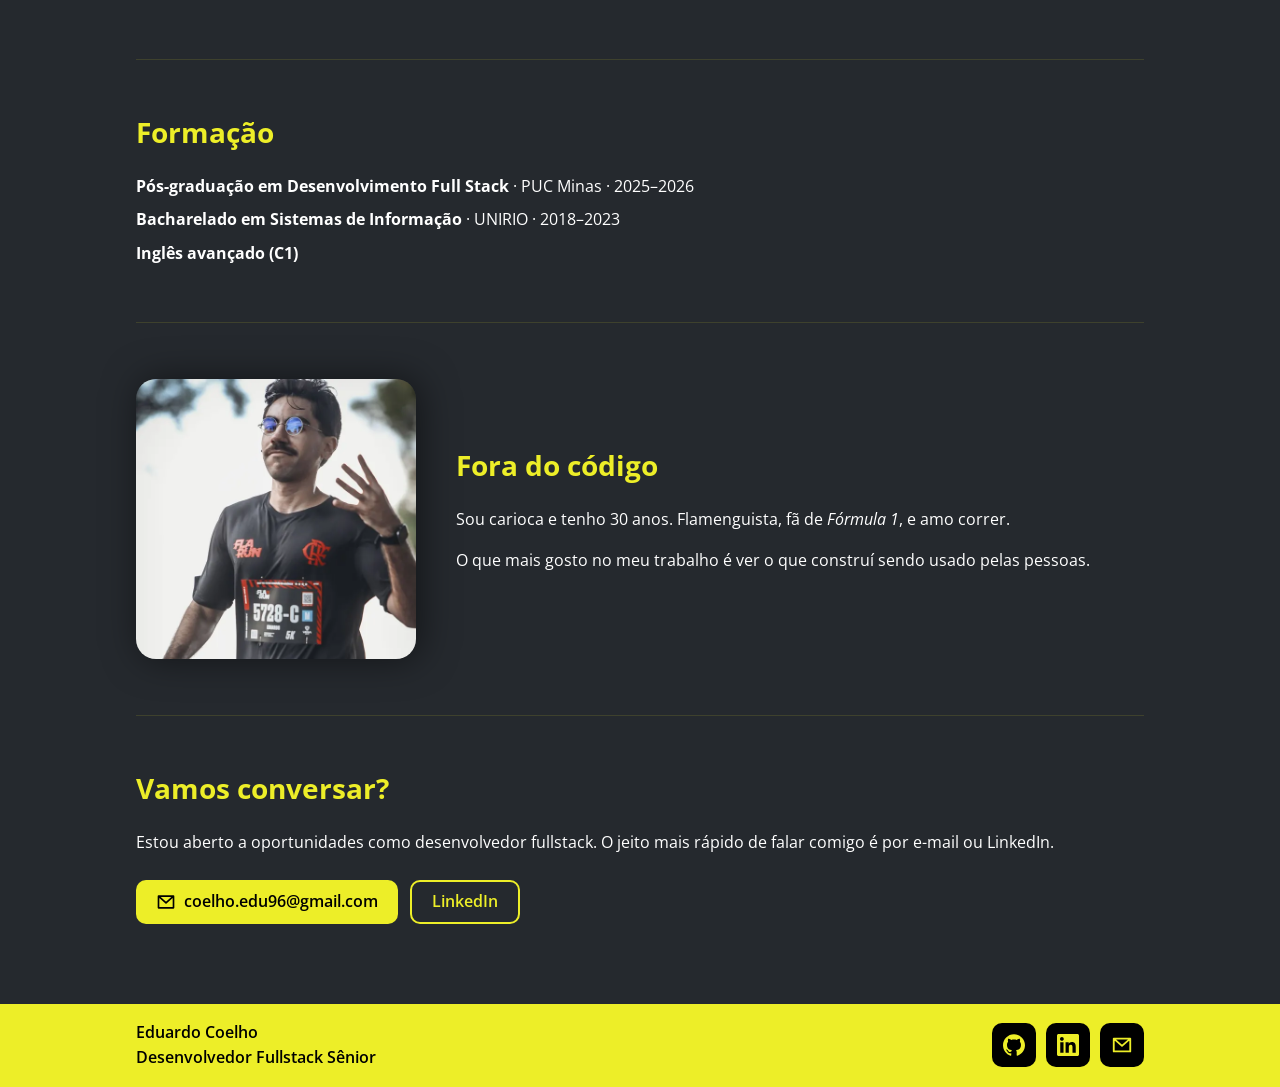
==== commit 43fcf243: "Remodelagem do site. Detalhamento das experiências e mudança de layout dos projetos." ====
--- a/index.html
+++ b/index.html
@@ -1,160 +1,298 @@
 <!DOCTYPE html>
-<html lang="en">
+<html lang="pt-BR">
 <head>
     <meta charset="UTF-8">
-    <meta http-equiv="X-UA-Compatible" content="IE=edge">
     <meta name="viewport" content="width=device-width, initial-scale=1.0">
-    <meta name="description" content="Site pessoal de Eduardo Coelho">
-    <meta name="keywords" content="Eduardo,Coelho">
-    <script src="https://kit.fontawesome.com/c0209b2941.js" crossorigin="anonymous"></script>
-    <link href="https://fonts.googleapis.com/css2?family=Open+Sans:wght@300;400;700&display=swap" rel="stylesheet">
-    <!-- Caminho local do CSS do Bootstrap -->
-    <link href="bootstrap-5.3.2-dist/css/bootstrap.min.css" rel="stylesheet">
-    <!-- Caminho local do JavaScript do Bootstrap -->
-    <script src="bootstrap-5.3.2-dist/js/bootstrap.bundle.min.js"></script>
+    <title>Eduardo Coelho · Desenvolvedor Fullstack Sênior</title>
+    <meta name="description" content="Desenvolvedor Fullstack Sênior com foco em Laravel e Angular. Sistemas web em produção desde 2021.">
+    <link rel="canonical" href="https://theycallmedudu.github.io/eduardocoelho/">
+    <meta property="og:type" content="website">
+    <meta property="og:locale" content="pt_BR">
+    <meta property="og:url" content="https://theycallmedudu.github.io/eduardocoelho/">
+    <meta property="og:title" content="Eduardo Coelho · Desenvolvedor Fullstack Sênior">
+    <meta property="og:description" content="Laravel + Angular. Sistemas web em produção desde 2021.">
+    <meta property="og:image" content="https://theycallmedudu.github.io/eduardocoelho/src/img/og-image.jpg">
+    <meta property="og:image:width" content="1200">
+    <meta property="og:image:height" content="630">
+    <meta name="twitter:card" content="summary_large_image">
+    <link rel="icon" href="src/img/favicon.ico" type="image/x-icon">
+    <link rel="preconnect" href="https://fonts.googleapis.com">
+    <link rel="preconnect" href="https://fonts.gstatic.com" crossorigin>
+    <link href="https://fonts.googleapis.com/css2?family=Open+Sans:wght@400;600;700&display=swap" rel="stylesheet">
     <link href="estilo/estilo.css" rel="stylesheet">
-    <link rel="icon" href="https://firebasestorage.googleapis.com/v0/b/eduardocoelho-784e5.appspot.com/o/favicon.ico?alt=media&token=3a279a82-38d2-40da-97f3-0f145c40f2a3" type="image/gif" sizes="18x14">
-    <title>Eduardo Coelho</title>
 </head>
 <body>
-    <section>
-        <nav class="navbar navbar-expand-lg barra-navegacao">
-            <div style="background-color: transparent !important;">
-                <span>Eduardo Coelho</span>
-                <!-- <button class="navbar-toggler" type="button" data-bs-toggle="collapse" data-bs-target="#navbarSupportedContent" aria-controls="navbarSupportedContent" aria-expanded="false" aria-label="Toggle navigation">
-                <span class="navbar-toggler-icon"></span>
-                </button>
-                <div class="collapse navbar-collapse" id="navbarSupportedContent">
-                <ul class="navbar-nav me-auto mb-2 mb-lg-0">
-                    <li class="nav-item">
-                    <a class="nav-link active" aria-current="page" href="#">Home</a>
-                    </li>
-                    <li class="nav-item">
-                    <a class="nav-link" href="#">Link</a>
-                    </li>
-                    <li class="nav-item dropdown">
-                    <a class="nav-link dropdown-toggle" href="#" role="button" data-bs-toggle="dropdown" aria-expanded="false">
-                        Dropdown
-                    </a>
-                    <ul class="dropdown-menu">
-                        <li><a class="dropdown-item" href="#">Action</a></li>
-                        <li><a class="dropdown-item" href="#">Another action</a></li>
-                        <li><hr class="dropdown-divider"></li>
-                        <li><a class="dropdown-item" href="#">Something else here</a></li>
-                    </ul>
-                    </li>
-                    <li class="nav-item">
-                    <a class="nav-link disabled" aria-disabled="true">Disabled</a>
-                    </li>
-                </ul> -->
+    <svg width="0" height="0" style="position: absolute" aria-hidden="true">
+        <symbol id="i-github" viewBox="0 0 24 24"><path fill="currentColor" d="M12 .297c-6.63 0-12 5.373-12 12 0 5.303 3.438 9.8 8.205 11.385.6.113.82-.258.82-.577 0-.285-.01-1.04-.015-2.04-3.338.724-4.042-1.61-4.042-1.61C4.422 18.07 3.633 17.7 3.633 17.7c-1.087-.744.084-.729.084-.729 1.205.084 1.838 1.236 1.838 1.236 1.07 1.835 2.809 1.305 3.495.998.108-.776.417-1.305.76-1.605-2.665-.3-5.466-1.332-5.466-5.93 0-1.31.465-2.38 1.235-3.22-.135-.303-.54-1.523.105-3.176 0 0 1.005-.322 3.3 1.23.96-.267 1.98-.399 3-.405 1.02.006 2.04.138 3 .405 2.28-1.552 3.285-1.23 3.285-1.23.645 1.653.24 2.873.12 3.176.765.84 1.23 1.91 1.23 3.22 0 4.61-2.805 5.625-5.475 5.92.42.36.81 1.096.81 2.22 0 1.606-.015 2.896-.015 3.286 0 .315.21.69.825.57C20.565 22.092 24 17.592 24 12.297c0-6.627-5.373-12-12-12"/></symbol>
+        <symbol id="i-linkedin" viewBox="0 0 24 24"><path fill="currentColor" d="M20.447 20.452h-3.554v-5.569c0-1.328-.027-3.037-1.852-3.037-1.853 0-2.136 1.445-2.136 2.939v5.667H9.351V9h3.414v1.561h.046c.477-.9 1.637-1.85 3.37-1.85 3.601 0 4.267 2.37 4.267 5.455v6.286zM5.337 7.433c-1.144 0-2.063-.926-2.063-2.065 0-1.138.92-2.063 2.063-2.063 1.14 0 2.064.925 2.064 2.063 0 1.139-.925 2.065-2.064 2.065zm1.782 13.019H3.555V9h3.564v11.452zM22.225 0H1.771C.792 0 0 .774 0 1.729v20.542C0 23.227.792 24 1.771 24h20.451C23.2 24 24 23.227 24 22.271V1.729C24 .774 23.2 0 22.222 0h.003z"/></symbol>
+        <symbol id="i-email" viewBox="0 0 24 24"><path fill="none" stroke="currentColor" stroke-width="2" stroke-linejoin="round" d="M3 5h18v14H3zM3 5l9 8 9-8"/></symbol>
+    </svg>
+
+    <header class="topo">
+        <span class="topo-nome">Eduardo Coelho</span>
+        <nav aria-label="Seções">
+            <a href="#experiencia">Experiência</a>
+            <a href="#stack">Stack</a>
+            <a href="#projetos">Projetos</a>
+            <a href="#contato">Contato</a>
+        </nav>
+    </header>
+
+    <main>
+        <section class="secao apresentacao" aria-labelledby="titulo">
+            <div class="apresentacao-texto">
+                <h1 id="titulo">Eduardo Coelho</h1>
+                <p class="pronomes">(ele/dele)</p>
+                <p class="cargo">Desenvolvedor Fullstack Sênior</p>
+                <p class="pitch">Construo e mantenho sistemas web em produção desde 2021. Hoje atuo pela Brilliant Machine na Facility Grid, empresa norte-americana de comissionamento na construção civil.</p>
+                <div class="acoes">
+                    <a class="botao botao--primario" href="#contato">Entrar em contato</a>
+                    <a class="botao botao--secundario" href="#projetos">Ver projetos</a>
                 </div>
-            </div>
-            </nav>
-    </section>
-    <section class="apresentacao">
-        <div class="row">
-            <div class="col-md-8 dados-apresentacao">
-                <h1>Olá, eu sou o Eduardo Coelho!</h1>
-                <p>(ele/ dele)</p>
-        
-                <p>Sou carioca e tenho <span id="idade"></span> anos.</p>
-                <p>Flamenguista, fã de <span style="font-style: italic;">Formula 1</span> e programador. Amo correr e lutar boxe.</p>
-                <p>O que mais gosto no meu trabalho é ver o resultado do que construí e ver o que fiz sendo usado pelas pessoas.</p>
-        
-                <div class="social">
-                    <div class="fundo-icone">
-                        <a href="https://github.com/theyCallMeDudu" target="blank">
-                            <i class="fab fa-github"></i>
-                        </a>
-                    </div>
-                    <div class="fundo-icone">
-                        <a href="https://www.linkedin.com/in/eduardo-coelho-/" target="blank">
-                            <i class="fab fa-linkedin"></i>
-                        </a>
-                    </div>
-                    <div class="fundo-icone">
-                        <a href="mailto:coelho.edu96@gmail.com" target="blank">
-                            <i class="fas fa-envelope"></i>
-                        </a>
-                    </div>
-                </div>
-            </div>
-            <div class="col-md-4 img-apresentacao">
-                <img 
-                    class="right" 
-                    src="https://github.com/theyCallMeDudu.png" 
-                    alt="Foto do autor">
-            </div>
+                <ul class="social">
+                    <li><a class="icone" href="https://github.com/theyCallMeDudu" target="_blank" rel="noopener noreferrer" aria-label="GitHub"><svg aria-hidden="true" width="22" height="22"><use href="#i-github"/></svg></a></li>
+                    <li><a class="icone" href="https://www.linkedin.com/in/eduardo-coelho-/" target="_blank" rel="noopener noreferrer" aria-label="LinkedIn"><svg aria-hidden="true" width="22" height="22"><use href="#i-linkedin"/></svg></a></li>
+                    <li><a class="icone" href="mailto:coelho.edu96@gmail.com" aria-label="E-mail"><svg aria-hidden="true" width="22" height="22"><use href="#i-email"/></svg></a></li>
+                </ul>
+            </div>
+            <img class="foto" src="src/img/foto-perfil.webp" alt="Foto de Eduardo Coelho" width="300" height="300" fetchpriority="high">
+        </section>
+
+        <section class="secao" id="experiencia" aria-labelledby="titulo-experiencia">
+            <h2 id="titulo-experiencia">Experiência</h2>
+            <ol class="timeline">
+                <li class="timeline-item">
+                    <div class="timeline-empresa">
+                        <h3><a href="https://www.brilliantmachine.com.br/" target="_blank" rel="noopener noreferrer">Brilliant Machine</a></h3>
+                        <p class="periodo">05/2024 – atual · alocado na Facility Grid (EUA), comissionamento na construção civil</p>
+                    </div>
+                    <ol class="timeline-cargos">
+                        <li class="timeline-cargo">
+                            <h4>Desenvolvedor Fullstack Sênior</h4>
+                            <p class="periodo">07/2024 – atual</p>
+                            <h4>Desenvolvedor Fullstack Pleno</h4>
+                            <p class="periodo">05/2024 – 07/2024</p>
+                            <h5 class="entregas-titulo">Atividades e entregas</h5>
+                            <ul class="entregas">
+                                <li><strong>Integração Facility Grid ↔ Procore:</strong> sincronização bidirecional de issues e observations, cron job que detecta e reativa sincronizações perdidas, resync sob demanda e correção de race conditions.</li>
+                                <li><strong>Tempo real com WebSockets:</strong> as ações longas dependiam de polling a cada 5s, então quem saía da tela perdia o resultado e as telas legadas não recebiam nada. Assumi um projeto já iniciado e levei o WebSocket para todo o produto, da SPA em Angular ao legado em PHP.</li>
+                                <li><strong>Closeout Tracker:</strong> views filtradas salvas por usuário e troca de estatísticas calculadas em tempo real por dados pré-calculados, o que reduziu bastante o tempo de carregamento da tela.</li>
+                                <li><strong>Importação em massa de usuários:</strong> planilhas Excel processadas por filas do Laravel, com tolerância a falhas em grandes volumes.</li>
+                                <li><strong>Questionários gerados por IA:</strong> interface em Angular do fluxo de onboarding, processamento, preview e decisão, com componentes reutilizáveis.</li>
+                            </ul>
+                        </li>
+                    </ol>
+                </li>
+                <li class="timeline-item">
+                    <div class="timeline-empresa">
+                        <h3>Globalweb</h3>
+                        <p class="periodo">07/2021 – 04/2024 · alocado no Banco de Brasília (BRB)</p>
+                    </div>
+                    <ol class="timeline-cargos">
+                        <li class="timeline-cargo">
+                            <h4>Desenvolvedor Fullstack Júnior</h4>
+                            <h5 class="entregas-titulo">Atividades e entregas</h5>
+                            <ul class="entregas">
+                                <li><strong>Processos seletivos internos do RH:</strong> módulo completo com formulários parametrizáveis, integração com o Benner para sincronizar usuários e envio automático de e-mails.</li>
+                                <li><strong>Demandas internas de TI:</strong> gestão de demandas com prioridade, complexidade e pontos de função, acompanhamento de sprints e release notes.</li>
+                            </ul>
+                        </li>
+                    </ol>
+                </li>
+                <li class="timeline-item">
+                    <div class="timeline-empresa">
+                        <h3>FAPES</h3>
+                        <p class="periodo">12/2019 – 07/2021 · empresa de previdência privada do BNDES</p>
+                    </div>
+                    <ol class="timeline-cargos">
+                        <li class="timeline-cargo">
+                            <h4>Estagiário de Desenvolvimento</h4>
+                            <h5 class="entregas-titulo">Atividades e entregas</h5>
+                            <ul class="entregas">
+                                <li>Funcionalidades e correções em sistemas internos e externos, em OutSystems e SQL Server, com foco em usabilidade e estabilidade.</li>
+                            </ul>
+                        </li>
+                    </ol>
+                </li>
+                <li class="timeline-item">
+                    <div class="timeline-empresa">
+                        <h3><a href="https://www.nicephotos.com.br/" target="_blank" rel="noopener noreferrer">Nicephotos</a></h3>
+                        <p class="periodo">03/2019 – 12/2019 · gráfica online</p>
+                    </div>
+                    <ol class="timeline-cargos">
+                        <li class="timeline-cargo">
+                            <h4>Estagiário de Desenvolvimento</h4>
+                            <h5 class="entregas-titulo">Atividades e entregas</h5>
+                            <ul class="entregas">
+                                <li>Evolução, manutenção e suporte de sistemas em C#, JavaScript, jQuery, HTML, CSS e MySQL, com versionamento em SVN e times em Scrum.</li>
+                                <li>Projetos de automação da linha de produção e das vendas.</li>
+                            </ul>
+                        </li>
+                    </ol>
+                </li>
+            </ol>
+        </section>
+
+        <section class="secao" id="stack" aria-labelledby="titulo-stack">
+            <h2 id="titulo-stack">Stack</h2>
+            <ul class="lista-tech">
+                <li class="tech"><img src="src/img/tecnologias/php.svg" alt="" width="40" height="40"><span>PHP 8</span></li>
+                <li class="tech"><img src="src/img/tecnologias/laravel.svg" alt="" width="40" height="40"><span>Laravel</span></li>
+                <li class="tech"><img src="src/img/tecnologias/angular.svg" alt="" width="40" height="40"><span>Angular</span></li>
+                <li class="tech"><img src="src/img/tecnologias/typescript.svg" alt="" width="40" height="40"><span>TypeScript</span></li>
+                <li class="tech"><img src="src/img/tecnologias/javascript.svg" alt="" width="40" height="40"><span>JavaScript</span></li>
+                <li class="tech"><img src="src/img/tecnologias/nodejs.svg" alt="" width="40" height="40"><span>Node.js</span></li>
+                <li class="tech"><img src="src/img/tecnologias/mysql.svg" alt="" width="40" height="40"><span>MySQL</span></li>
+                <li class="tech"><img src="src/img/tecnologias/oracle.svg" alt="" width="40" height="40"><span>Oracle</span></li>
+                <li class="tech"><img src="src/img/tecnologias/microsoftsqlserver.svg" alt="" width="40" height="40"><span>SQL Server</span></li>
+                <li class="tech"><img src="src/img/tecnologias/docker.svg" alt="" width="40" height="40"><span>Docker</span></li>
+                <li class="tech"><img src="src/img/tecnologias/git.svg" alt="" width="40" height="40"><span>Git</span></li>
+            </ul>
+            <p class="tech-extra">Também: APIs REST, WebSockets, filas e jobs no Laravel, PHPUnit, CI/CD, SCSS, Postman, Jira, Figma, Scrum e Kanban.</p>
+        </section>
+
+        <section class="secao" id="projetos" aria-labelledby="titulo-projetos">
+            <h2 id="titulo-projetos">Projetos</h2>
+            <p class="dica-projetos">Passe o mouse sobre um projeto para ver o logo e a descrição.</p>
+            <div class="grade-projetos">
+                <article class="projeto projeto--destaque">
+                    <div class="projeto-flip">
+                        <div class="projeto-face projeto-frente">
+                            <h3>Maxx Lubrificantes</h3>
+                            <p class="projeto-stack">HTML · CSS · JavaScript</p>
+                        </div>
+                        <div class="projeto-face projeto-verso">
+                            <img src="src/img/projetos/maxx-lubrificantes-fundo-branco.jpeg" alt="" width="140" height="72" loading="lazy">
+                            <p>Site institucional de produtos e serviços para uma distribuidora de lubrificantes industriais.</p>
+                        </div>
+                    </div>
+                    <p class="projeto-links">
+                        <a href="https://www.maxxlubrificantes.com.br/" target="_blank" rel="noopener noreferrer" aria-label="Ver site da Maxx Lubrificantes">Ver site</a>
+                    </p>
+                </article>
+                <article class="projeto projeto--destaque">
+                    <div class="projeto-flip">
+                        <div class="projeto-face projeto-frente">
+                            <h3>FII Insight</h3>
+                            <p class="projeto-stack">Angular · Node.js · TypeScript · OpenAI API</p>
+                        </div>
+                        <div class="projeto-face projeto-verso">
+                            <img src="src/img/projetos/fii-insight.png" alt="" width="140" height="72" loading="lazy">
+                            <p>Análise de fundos imobiliários com IA: você digita o ticker e recebe uma explicação simples, feita com dados de várias fontes públicas.</p>
+                        </div>
+                    </div>
+                    <p class="projeto-links">
+                        <a href="https://github.com/theyCallMeDudu/fii-insight" target="_blank" rel="noopener noreferrer" aria-label="Código do FII Insight no GitHub">Código</a>
+                    </p>
+                </article>
+                <article class="projeto projeto--destaque">
+                    <div class="projeto-flip">
+                        <div class="projeto-face projeto-frente">
+                            <h3>Mario Kart Battle Simulator</h3>
+                            <p class="projeto-stack">JavaScript · HTML · CSS · Vite</p>
+                        </div>
+                        <div class="projeto-face projeto-verso">
+                            <p>Projeto didático inspirado em Mario Kart: um simulador de corridas em que cada piloto tem velocidade, manobrabilidade e poder próprios.</p>
+                        </div>
+                    </div>
+                    <p class="projeto-links">
+                        <a href="https://github.com/theyCallMeDudu/mario-kart-battle-simulator" target="_blank" rel="noopener noreferrer" aria-label="Código do Mario Kart Battle Simulator no GitHub">Código</a>
+                        <a href="https://mario-kart-battle-simulator.vercel.app/" target="_blank" rel="noopener noreferrer" aria-label="Demo do Mario Kart Battle Simulator">Demo</a>
+                    </p>
+                </article>
+                <article class="projeto">
+                    <div class="projeto-flip">
+                        <div class="projeto-face projeto-frente">
+                            <h3>Corridas que corri</h3>
+                            <p class="projeto-stack">React · JavaScript · CSS</p>
+                        </div>
+                        <div class="projeto-face projeto-verso">
+                            <img src="src/img/projetos/corridas_que_corri.png" alt="" width="140" height="72" loading="lazy">
+                            <p>Estudo de React que mostra as corridas de rua que já corri.</p>
+                        </div>
+                    </div>
+                    <p class="projeto-links">
+                        <a href="https://github.com/theyCallMeDudu/corridas-que-corri" target="_blank" rel="noopener noreferrer" aria-label="Código do Corridas que corri no GitHub">Código</a>
+                        <a href="https://corridas-que-corri-c9402.web.app/" target="_blank" rel="noopener noreferrer" aria-label="Demo do Corridas que corri">Demo</a>
+                    </p>
+                </article>
+                <article class="projeto">
+                    <div class="projeto-flip">
+                        <div class="projeto-face projeto-frente">
+                            <h3>Consulta CEP</h3>
+                            <p class="projeto-stack">HTML · CSS · JavaScript</p>
+                        </div>
+                        <div class="projeto-face projeto-verso">
+                            <img src="src/img/projetos/consulta_cep.svg" alt="" width="140" height="72" loading="lazy">
+                            <p>Consulta de CEPs de todo o Brasil pela API ViaCEP.</p>
+                        </div>
+                    </div>
+                    <p class="projeto-links">
+                        <a href="https://github.com/theyCallMeDudu/consultaCEP" target="_blank" rel="noopener noreferrer" aria-label="Código do Consulta CEP no GitHub">Código</a>
+                        <a href="https://consultacepweb.web.app/" target="_blank" rel="noopener noreferrer" aria-label="Demo do Consulta CEP">Demo</a>
+                    </p>
+                </article>
+                <article class="projeto">
+                    <div class="projeto-flip">
+                        <div class="projeto-face projeto-frente">
+                            <h3>MyShelf</h3>
+                            <p class="projeto-stack">PHP · Laravel · Blade</p>
+                        </div>
+                        <div class="projeto-face projeto-verso">
+                            <img src="src/img/projetos/my_shelf.png" alt="" width="140" height="72" loading="lazy">
+                            <p>Sua estante digital: acompanhe o que já leu, está lendo ou pretende ler.</p>
+                        </div>
+                    </div>
+                    <p class="projeto-links">
+                        <a href="https://github.com/theyCallMeDudu/my_shelf" target="_blank" rel="noopener noreferrer" aria-label="Código do MyShelf no GitHub">Código</a>
+                    </p>
+                </article>
+            </div>
+        </section>
+
+        <section class="secao" id="formacao" aria-labelledby="titulo-formacao">
+            <h2 id="titulo-formacao">Formação</h2>
+            <ul class="formacao">
+                <li><strong>Pós-graduação em Desenvolvimento Full Stack</strong> · PUC Minas · 2025–2026</li>
+                <li><strong>Bacharelado em Sistemas de Informação</strong> · UNIRIO · 2018–2023</li>
+                <li><strong>Inglês avançado (C1)</strong></li>
+            </ul>
+        </section>
+
+        <section class="secao sobre" aria-labelledby="titulo-sobre">
+            <img class="foto" src="src/img/flarun-05-tetra.webp" alt="Eduardo Coelho durante a corrida FlaRun" width="280" height="280" loading="lazy">
+            <div>
+                <h2 id="titulo-sobre">Fora do código</h2>
+                <p>Sou carioca e tenho <span id="idade">29</span> anos. Flamenguista, fã de <em>Fórmula 1</em>, e amo correr.</p>
+                <p>O que mais gosto no meu trabalho é ver o que construí sendo usado pelas pessoas.</p>
+            </div>
+        </section>
+
+        <section class="secao contato" id="contato" aria-labelledby="titulo-contato">
+            <h2 id="titulo-contato">Vamos conversar?</h2>
+            <p>Estou aberto a oportunidades como desenvolvedor fullstack. O jeito mais rápido de falar comigo é por e-mail ou LinkedIn.</p>
+            <div class="acoes">
+                <a class="botao botao--primario" href="mailto:coelho.edu96@gmail.com">
+                    <svg aria-hidden="true" width="20" height="20"><use href="#i-email"/></svg>
+                    coelho.edu96@gmail.com
+                </a>
+                <a class="botao botao--secundario" href="https://www.linkedin.com/in/eduardo-coelho-/" target="_blank" rel="noopener noreferrer">LinkedIn</a>
+            </div>
+        </section>
+    </main>
+
+    <footer class="rodape">
+        <div class="rodape-nome">
+            <p>Eduardo Coelho</p>
+            <p>Desenvolvedor Fullstack Sênior</p>
         </div>
-        <hr style="color: #edee28;">
-    </section>
-    <section class="experiencia">
-        <div class="row align-items-center">
-            <div class="col-md-4 img-experiencia">
-                <img
-                    src="src/img/flarun-05-tetra.jpg"
-                    alt="Foto do Eduardo Coelho">
-            </div>
-            <div class="col-md-8">
-                <h2>Experiência profissional</h2>
-                <p>
-                    Atualmente trabalho na <a href="https://www.brilliantmachine.com.br/en/home-en/" target="_blank" style="text-decoration: none; color: #edee28;">Brilliant Machine ✨</a>, no setor de fábrica de software, como Desenvolvedor Fullstack.
-                    Possuo experiência na área de TI com ênfase em desenvolvimento web, melhorias e correções utilizando, principalmente, a metodologia Scrum, e tecnologias como Laravel, Angular, HTML5, CSS3, Typescript e banco de dados Oracle e MySQL.
-                </p>
-            </div>
-        </div>
-        <hr style="color: #edee28;">
-    </section>
-    <section class="formacao">
-        <div class="row">
-            <h2>Formação e Tecnologias</h2>
-            <p>
-                Sou bacharel em <span style="color: #edee28"><strong>Sistemas de Informação</strong></span> pela Universidade Federal 
-                do Estado do Rio de Janeiro (<span style="color: #edee28"><strong>UNIRIO</strong></span>).
-            </p>
-            <p>
-                Aliadas à graduação, abaixo estão algumas das tecnologias com as quais mais tive contato e utilizo no dia a dia. 
-            </p>
-            <div class="row" id="lista-tecnologias">
-
-            </div>
-        </div>
-        <hr style="color: #edee28;">
-    </section>
-    <section class="projetos">
-        <div class="row">
-            <h2>Projetos</h2>
-            <div id="projects-slider"></div>
-            <div id="projects-dots" class="projects-dots"></div>
-        </div>
-        <hr style="color: #edee28;">
-    </section>
-    <section>
-        <footer class="footer">
-            <div class="footer-nome-profissao">
-                <p>Eduardo Coelho</p>
-                <p>Desenvolvedor Fullstack</p>
-            </div>
-            <div class="social">
-                <div class="col-md-1 fundo-icone">
-                    <a href="https://github.com/theyCallMeDudu" target="blank">
-                        <i class="fab fa-github"></i>
-                    </a>
-                </div>
-                <div class="col-md-1 fundo-icone">
-                    <a href="https://www.linkedin.com/in/eduardo-coelho-/" target="blank">
-                        <i class="fab fa-linkedin"></i>
-                    </a>
-                </div>
-                <div class="col-md-1 fundo-icone">
-                    <a href="mailto:coelho.edu96@gmail.com" target="blank">
-                        <i class="fas fa-envelope"></i>
-                    </a>
-                </div>
-            </div>
-        </footer>
-    </section>
-    <script src="js/jquery.js"></script>
-    <script src="js/funcoes.js"></script>
+        <ul class="social">
+            <li><a class="icone" href="https://github.com/theyCallMeDudu" target="_blank" rel="noopener noreferrer" aria-label="GitHub"><svg aria-hidden="true" width="22" height="22"><use href="#i-github"/></svg></a></li>
+            <li><a class="icone" href="https://www.linkedin.com/in/eduardo-coelho-/" target="_blank" rel="noopener noreferrer" aria-label="LinkedIn"><svg aria-hidden="true" width="22" height="22"><use href="#i-linkedin"/></svg></a></li>
+            <li><a class="icone" href="mailto:coelho.edu96@gmail.com" aria-label="E-mail"><svg aria-hidden="true" width="22" height="22"><use href="#i-email"/></svg></a></li>
+        </ul>
+    </footer>
+
+    <script src="js/funcoes.js" defer></script>
 </body>
 </html>
--- a/estilo/estilo.css
+++ b/estilo/estilo.css
@@ -1,356 +1,589 @@
-*{
+:root {
+    --bg: #25292e;
+    --fg: #ffffff;
+    --muted: rgba(255, 255, 255, 0.75);
+    --accent: #edee28;
+    --accent-hover: #f5f66a;
+    --on-accent: #000000;
+    --surface: rgba(255, 255, 255, 0.04);
+    --surface-card: #2c3036;
+    --surface-tech: rgba(240, 240, 240, 0.08);
+    --border: rgba(237, 238, 40, 0.12);
+    --border-forte: rgba(237, 238, 40, 0.35);
+    --largura: 1040px;
+    --gutter: max(16px, calc((100% - var(--largura)) / 2 + 16px));
+}
+
+*, *::before, *::after {
     box-sizing: border-box;
-    font-family: "Open Sans";
-    color: #FFF;
-}
-
-/** Boot CSS**/
+}
+
+html {
+    scroll-behavior: smooth;
+}
+
+body {
+    margin: 0;
+    min-height: 100vh;
+    display: flex;
+    flex-direction: column;
+    background-color: var(--bg);
+    color: var(--fg);
+    font-family: "Open Sans", system-ui, sans-serif;
+    font-size: 1rem;
+    line-height: 1.6;
+}
+
+main {
+    flex: 1;
+    width: 100%;
+    max-width: var(--largura);
+    margin: 0 auto;
+    padding: 0 16px;
+}
+
+a {
+    color: var(--accent);
+}
+
+a:focus-visible {
+    outline: 3px solid var(--fg);
+    outline-offset: 3px;
+    border-radius: 4px;
+}
+
+h1, h2, h3 {
+    line-height: 1.2;
+}
+
+h2 {
+    color: var(--accent);
+    font-size: 1.75rem;
+    margin: 0 0 24px;
+}
+
+h3 {
+    font-size: 1.125rem;
+    margin: 0 0 8px;
+}
+
 img {
-    width: 100%;
-    max-width: 300px;
+    max-width: 100%;
+    height: auto;
+}
+
+/* Topo */
+.topo {
+    display: flex;
+    justify-content: space-between;
+    align-items: center;
+    gap: 16px;
+    padding: 12px var(--gutter);
+    background-color: rgba(240, 240, 240, 0.1);
+    border-bottom: 2px solid var(--accent);
+}
+
+.topo-nome {
+    color: var(--accent);
+    font-size: 1.25rem;
+    font-weight: 700;
+}
+
+.topo nav {
+    display: flex;
+    gap: 4px;
+}
+
+.topo nav a {
+    display: inline-flex;
+    align-items: center;
+    min-height: 44px;
+    padding: 0 8px;
+    color: var(--fg);
+    text-decoration: none;
+}
+
+.topo nav a:hover {
+    color: var(--accent);
+}
+
+.secao {
+    padding: 56px 0;
+    border-bottom: 1px solid var(--border);
+}
+
+.secao:last-child {
+    border-bottom: none;
+}
+
+/* Apresentação */
+.apresentacao {
+    display: grid;
+    grid-template-columns: 1fr auto;
+    gap: 40px;
+    align-items: center;
+}
+
+.apresentacao h1 {
+    font-size: 2.5rem;
+    margin: 0;
+}
+
+.pronomes {
+    color: var(--muted);
+    margin: 4px 0 0;
+}
+
+.cargo {
+    color: var(--accent);
+    font-size: 1.25rem;
+    font-weight: 600;
+    margin: 12px 0;
+}
+
+.pitch {
+    color: var(--muted);
+    max-width: 60ch;
+}
+
+.foto {
     border-radius: 20px;
-    box-shadow: 4px 0px 36px 0px rgba(0,0,0,0.5);
-}
-
-body {
-    background-color: #25292e;
-    /* margin: 0 20% 0 20%; */
-}
-
-h2 {
-    color: #edee28;
-}
-
-
-.barra-navegacao {
-    background-color: rgba(240, 240, 240, 0.1);
-    margin: 0 !important;
-    width: 100% !important;
-    padding: 25px 14%;
-    border-bottom: 2px solid #edee28;
-    /* margin: 0 20% 0 20%; */
-}
-
-.barra-navegacao span {
-    color: #edee28;
-    font-size: 16pt;
-    font-weight: 500;
-    background-color: transparent;
-}
-
-.apresentacao {
-    margin: 5% 14% 0 14%;
-}
-
-.dados-apresentacao {
-    /* padding: 25px 200px 25px 200px; */
-    /* margin: 0 20% 0 20%; */
+    box-shadow: 4px 0 36px rgba(0, 0, 0, 0.5);
+}
+
+.acoes {
+    display: flex;
+    flex-wrap: wrap;
+    gap: 12px;
+    margin: 24px 0;
+}
+
+.botao {
+    display: inline-flex;
+    align-items: center;
+    gap: 8px;
+    min-height: 44px;
+    padding: 0 20px;
+    border-radius: 10px;
+    font-weight: 600;
+    text-decoration: none;
+    transition: background-color 0.2s ease;
+}
+
+.botao--primario {
+    background-color: var(--accent);
+    color: var(--on-accent);
+}
+
+.botao--primario:hover {
+    background-color: var(--accent-hover);
+}
+
+.botao--secundario {
+    border: 2px solid var(--accent);
+    color: var(--accent);
+}
+
+.botao--secundario:hover {
+    background-color: rgba(237, 238, 40, 0.12);
 }
 
 .social {
     display: flex;
-}
-
-i {
-    color: #000;
-    font-size: 13pt;
-}
-
-.fundo-icone {
-    background-color: #edee28;
+    gap: 10px;
+    list-style: none;
+    margin: 0;
+    padding: 0;
+}
+
+.icone {
+    display: inline-flex;
+    align-items: center;
+    justify-content: center;
+    min-width: 44px;
+    min-height: 44px;
     border-radius: 10px;
-    display: flex;
-    justify-content: center;
-    margin-right: 10px;
-    width: 10%;
-}
-
-.img-apresentacao {
-    /* padding: 25px 200px 25px 100px; */
-}
-
-.experiencia {
-    margin: 5% 14% 0 14%;
-}
-
+    background-color: var(--accent);
+    color: var(--on-accent);
+    transition: background-color 0.2s ease;
+}
+
+.icone:hover {
+    background-color: var(--accent-hover);
+}
+
+/* Experiência: linha do tempo */
+.timeline,
+.timeline-cargos {
+    list-style: none;
+    margin: 0;
+    padding: 0;
+}
+
+.timeline-item {
+    position: relative;
+    padding: 0 0 40px 40px;
+}
+
+.timeline-item:last-child {
+    padding-bottom: 0;
+}
+
+.timeline-item::before {
+    content: "";
+    position: absolute;
+    left: 7px;
+    top: 12px;
+    bottom: -12px;
+    width: 2px;
+    background-color: var(--border-forte);
+}
+
+.timeline-item:last-child::before {
+    display: none;
+}
+
+.timeline-item::after {
+    content: "";
+    position: absolute;
+    left: 0;
+    top: 4px;
+    width: 16px;
+    height: 16px;
+    border-radius: 50%;
+    border: 3px solid var(--accent);
+    background-color: var(--bg);
+}
+
+.timeline-item:first-child::after {
+    background-color: var(--accent);
+}
+
+.timeline-empresa h3 {
+    font-size: 1.25rem;
+    margin: 0;
+}
+
+.timeline-empresa h3 a {
+    text-decoration: none;
+}
+
+.timeline-empresa h3 a:hover {
+    text-decoration: underline;
+}
+
+.timeline-cargos {
+    margin-top: 8px;
+    padding-left: 16px;
+    border-left: 1px solid var(--border);
+}
+
+.timeline-cargo + .timeline-cargo {
+    margin-top: 20px;
+}
+
+.timeline-cargo h4 {
+    font-size: 1rem;
+    margin: 0;
+}
+
+.timeline-cargo .periodo {
+    margin-bottom: 8px;
+}
+
+.periodo {
+    color: var(--muted);
+    margin: 0 0 12px;
+}
+
+.entregas-titulo {
+    color: var(--muted);
+    font-size: 0.875rem;
+    font-weight: 600;
+    letter-spacing: 0.08em;
+    text-transform: uppercase;
+    margin: 12px 0 0;
+}
+
+.entregas {
+    padding-left: 20px;
+    margin: 8px 0 0;
+}
+
+.entregas li + li {
+    margin-top: 10px;
+}
+
+/* Formação */
 .formacao {
-    margin: 5% 14% 0 14%;
-}
-
-.bloco-tecnologia {
-    background-color: rgba(240, 240, 240, 0.08);
-    cursor: default;
-    transition: transform 0.28s ease, background-color 0.28s ease, box-shadow 0.28s ease;
+    list-style: none;
+    padding: 0;
+    margin: 0;
+}
+
+.formacao li + li {
+    margin-top: 8px;
+}
+
+/* Stack */
+.lista-tech {
+    display: grid;
+    grid-template-columns: repeat(auto-fill, minmax(96px, 1fr));
+    gap: 12px;
+    list-style: none;
+    margin: 0;
+    padding: 0;
+}
+
+.tech {
+    display: flex;
+    flex-direction: column;
+    align-items: center;
+    gap: 8px;
+    padding: 16px 8px;
+    border-radius: 10px;
+    background-color: var(--surface-tech);
+    transition: transform 0.28s ease, background-color 0.28s ease;
+}
+
+.tech:hover {
+    transform: translateY(-4px);
+    background-color: rgba(237, 238, 40, 0.12);
+}
+
+.tech img {
+    width: 40px;
+    height: 40px;
+    padding: 6px;
+    box-sizing: content-box;
+    border-radius: 8px;
+    background-color: #f5f5f5;
+}
+
+.tech span {
+    font-size: 0.875rem;
+    text-align: center;
+}
+
+.tech-extra {
+    color: var(--muted);
+    margin: 20px 0 0;
+}
+
+/* Projetos: cards com flip */
+.dica-projetos {
+    color: var(--muted);
+    margin: -12px 0 24px;
+}
+
+.grade-projetos {
+    display: grid;
+    grid-template-columns: repeat(auto-fill, minmax(260px, 1fr));
+    gap: 20px;
+}
+
+.projeto {
+    display: flex;
+    flex-direction: column;
+    gap: 4px;
+}
+
+.projeto-flip {
     position: relative;
-}
-
-.bloco-tecnologia:hover {
-    transform: translateY(-7px) scale(1.12);
-    background-color: rgba(237, 238, 40, 0.12);
-    box-shadow: 0 8px 22px rgba(237, 238, 40, 0.18);
-    z-index: 1;
-}
-
-.bloco-tecnologia img {
-    border-radius: 0;
-    height: 34px;
-    width: 34px;
-    box-shadow: none;
-    transition: filter 0.28s ease;
-}
-
-.bloco-tecnologia:hover img {
-    filter: drop-shadow(0 0 7px rgba(237, 238, 40, 0.55));
-}
-
-.tech-nome {
-    font-size: 7pt;
-    text-align: center;
-    margin-top: 5px;
-    color: transparent;
-    transition: color 0.25s ease;
-    white-space: nowrap;
-    display: block;
-}
-
-.bloco-tecnologia:hover .tech-nome {
-    color: #edee28;
-}
-
-#lista-tecnologias {
-    display: flex;
-    justify-content: space-between;
-    margin: auto;
-    flex-wrap: wrap;
-    gap: 6px;
-}
-
-#lista-tecnologias div {
+    height: var(--altura-card, 240px);
+    perspective: 1000px;
+}
+
+.projeto-face {
+    position: absolute;
+    inset: 0;
     display: flex;
     flex-direction: column;
     justify-content: center;
     align-items: center;
-    padding: 12px 10px;
+    gap: 12px;
+    padding: 24px;
+    text-align: center;
+    border-radius: 16px;
+    border: 1px solid var(--border);
+    background-color: var(--surface-card);
+    -webkit-backface-visibility: hidden;
+    backface-visibility: hidden;
+    transition: transform 0.6s cubic-bezier(0.4, 0.2, 0.2, 1), border-color 0.3s ease;
+}
+
+.projeto--destaque .projeto-face {
+    border-color: var(--border-forte);
+}
+
+.projeto-frente h3 {
+    font-size: 1.375rem;
+    margin: 0;
+}
+
+.projeto-verso {
+    transform: rotateY(180deg);
+}
+
+.projeto-verso img {
+    width: auto;
+    height: 72px;
+    max-width: 140px;
+    object-fit: contain;
     border-radius: 10px;
 }
 
-.projetos {
-    margin: 5% 14% 0 14%;
-}
-
-.logo-projeto {
+.projeto-verso p {
+    color: var(--muted);
+    font-size: 0.875rem;
+    margin: 0;
+}
+
+@media (hover: hover) {
+    .projeto:hover .projeto-frente,
+    .projeto:focus-within .projeto-frente {
+        transform: rotateY(-180deg);
+    }
+
+    .projeto:hover .projeto-verso,
+    .projeto:focus-within .projeto-verso {
+        transform: rotateY(0deg);
+        border-color: var(--border-forte);
+    }
+}
+
+@media (hover: none) {
+    .dica-projetos {
+        display: none;
+    }
+
+    .projeto-flip {
+        height: auto;
+        perspective: none;
+    }
+
+    .projeto-face {
+        position: static;
+        transform: none;
+    }
+
+    .projeto-frente {
+        border-bottom: none;
+        border-radius: 16px 16px 0 0;
+        padding-bottom: 12px;
+    }
+
+    .projeto-verso {
+        transform: none;
+        border-top: none;
+        border-radius: 0 0 16px 16px;
+        padding-top: 0;
+    }
+}
+
+.selo {
+    padding: 2px 10px;
+    margin: 0;
+    border-radius: 999px;
+    background-color: var(--accent);
+    color: var(--on-accent);
+    font-size: 0.875rem;
+    font-weight: 700;
+}
+
+.projeto-stack {
+    color: var(--muted);
+    font-size: 0.875rem;
+    margin: 0;
+}
+
+.projeto-links {
     display: flex;
     justify-content: center;
-    align-items: center;
-}
-
-.descricao-projeto {
-    font-size: 10pt;
-}
-
-.bloco-projeto {
-    background-color: rgba(255, 255, 255, 0.04);
-    border: 1px solid rgba(237, 238, 40, 0.12);
-    border-radius: 16px;
-    padding: 28px 24px;
-    transition: border-color 0.3s ease;
-    position: relative;
-    overflow: hidden;
-}
-
-.bloco-projeto:hover {
-    border-color: rgba(237, 238, 40, 0.35);
-}
-
-.bloco-projeto img {
-    border-radius: 10px !important;
-    height: 110px;
-    width: auto;
-    max-width: 160px;
-    box-shadow: 0 4px 16px rgba(0, 0, 0, 0.4) !important;
-    transition: transform 0.3s ease, box-shadow 0.3s ease;
-    object-fit: contain;
-}
-
-.bloco-projeto:hover img {
-    transform: scale(1.06);
-    box-shadow: 0 8px 28px rgba(0, 0, 0, 0.55) !important;
-}
-
-.img-experiencia {
-    display: flex;
-    justify-content: center;
-    align-items: center;
-}
-
-/* --- Custom project slider --- */
-.project-slide {
-    display: none;
-    animation: projectFadeIn 0.5s ease;
-}
-
-.project-slide.active {
-    display: block;
-}
-
-@keyframes projectFadeIn {
-    from { opacity: 0; transform: translateY(6px); }
-    to   { opacity: 1; transform: translateY(0); }
-}
-
-.project-progress-track {
-    position: absolute;
-    bottom: 0;
-    left: 0;
-    right: 0;
-    height: 3px;
-    background-color: rgba(237, 238, 40, 0.15);
-}
-
-.project-progress-fill {
-    height: 100%;
-    width: 0%;
-    background-color: #edee28;
-    border-radius: 0 2px 0 0;
-    transition: width 0.1s linear;
-}
-
-.projects-dots {
-    display: flex;
-    justify-content: center;
-    gap: 8px;
-    margin-top: 16px;
-}
-
-.project-dot {
-    width: 10px;
-    height: 10px;
-    border-radius: 50%;
-    border: none;
-    background-color: rgba(237, 238, 40, 0.25);
-    cursor: pointer;
-    padding: 0;
-    transition: background-color 0.3s ease, transform 0.2s ease;
-}
-
-.project-dot.active {
-    background-color: #edee28;
-    transform: scale(1.3);
-}
-
-.project-dot:hover {
-    background-color: rgba(237, 238, 40, 0.6);
-}
-
-.footer {
-    width: 100%;
-    display: flex;
-    flex-direction: column;
-    align-items: flex-start;
-    padding: 16px 14%;
-    background-color: #edee28 !important;
-}
-
-.footer-nome-profissao {
-    display: flex;
-    flex-direction: column;
-    font-size: 14px;
-}
-
-.footer p {
-    color: #000;
+    gap: 16px;
+    margin: 0;
+}
+
+.projeto-links a {
+    display: inline-flex;
+    align-items: center;
+    min-height: 44px;
     font-weight: 600;
-    margin: 0;
-}
-
-#copyrights {
-    color: #000;
-}
-
-.footer .social {
-    display: flex;
-    justify-content: flex-start;
-    gap: 10px;
-    margin-top: 12px;
-}
-
-@media screen and (max-width: 768px) {
-    .barra-navegacao {
-        padding: 5px 4%;
-    }
-
-    .barra-navegacao span {
-        font-size: 10pt;
-    }
-
-    .apresentacao {
-        margin: 10px 0 0 0;
-        padding: 5px 10px 5px 10px;
-    }
-
-    .dados-apresentacao h1 {
-        font-size: 18pt;
-    }
-
-    .social {
-        justify-content: space-between;
-    }
-
-    .social .fundo-icone {
-        padding: 5px;
-        margin: 0;
-        width: 20%;
-    }
-
-    .img-apresentacao {
-        margin-top: 20px;
-        display: flex;
-        justify-content: center;
-    }
-
-    .img-apresentacao img {
-        max-width: 350px;
-    }
-
-    .experiencia {
-        margin: 4%;
-    }
-
-    .img-experiencia {
-        margin-top: 20px;
-        margin-bottom: 10px;
-    }
-
-    .img-experiencia img {
-        max-width: 280px;
-    }
-
-    .formacao {
-        margin: 4%;
-    }
-
-    #lista-tecnologias div {
-        width: 23%;
-        margin-bottom: 10px;
-    }
-
-    .projetos {
-        margin: 4%;
-    }
-
-    .footer {
-        align-items: center;
-        padding: 12px 4%;
+}
+
+/* Sobre */
+.sobre {
+    display: grid;
+    grid-template-columns: 280px 1fr;
+    gap: 40px;
+    align-items: center;
+}
+
+/* Rodapé */
+.rodape {
+    display: flex;
+    justify-content: space-between;
+    align-items: center;
+    flex-wrap: wrap;
+    gap: 12px;
+    padding: 16px var(--gutter);
+    background-color: var(--accent);
+    color: var(--on-accent);
+}
+
+.rodape p {
+    margin: 0;
+    font-weight: 600;
+}
+
+.rodape .icone {
+    background-color: var(--on-accent);
+    color: var(--accent);
+}
+
+.rodape a:focus-visible {
+    outline-color: var(--on-accent);
+}
+
+@media (max-width: 768px) {
+    .apresentacao,
+    .sobre {
+        grid-template-columns: 1fr;
+    }
+
+    .apresentacao .foto,
+    .sobre .foto {
+        justify-self: center;
+        width: 220px;
+    }
+
+    .apresentacao h1 {
+        font-size: 2rem;
+    }
+
+    .secao {
+        padding: 40px 0;
+    }
+
+    .rodape {
+        flex-direction: column;
         text-align: center;
     }
-
-    .footer .social {
-        justify-content: center;
-    }
-
-    .footer .social .fundo-icone {
-        width: auto;
-        padding: 6px 10px;
-        margin: 0;
-    }
-}+}
+
+@media (max-width: 520px) {
+    .topo nav {
+        display: none;
+    }
+}
+
+@media (prefers-reduced-motion: reduce) {
+    *, *::before, *::after {
+        transition: none !important;
+        animation: none !important;
+    }
+
+    html {
+        scroll-behavior: auto;
+    }
+}
